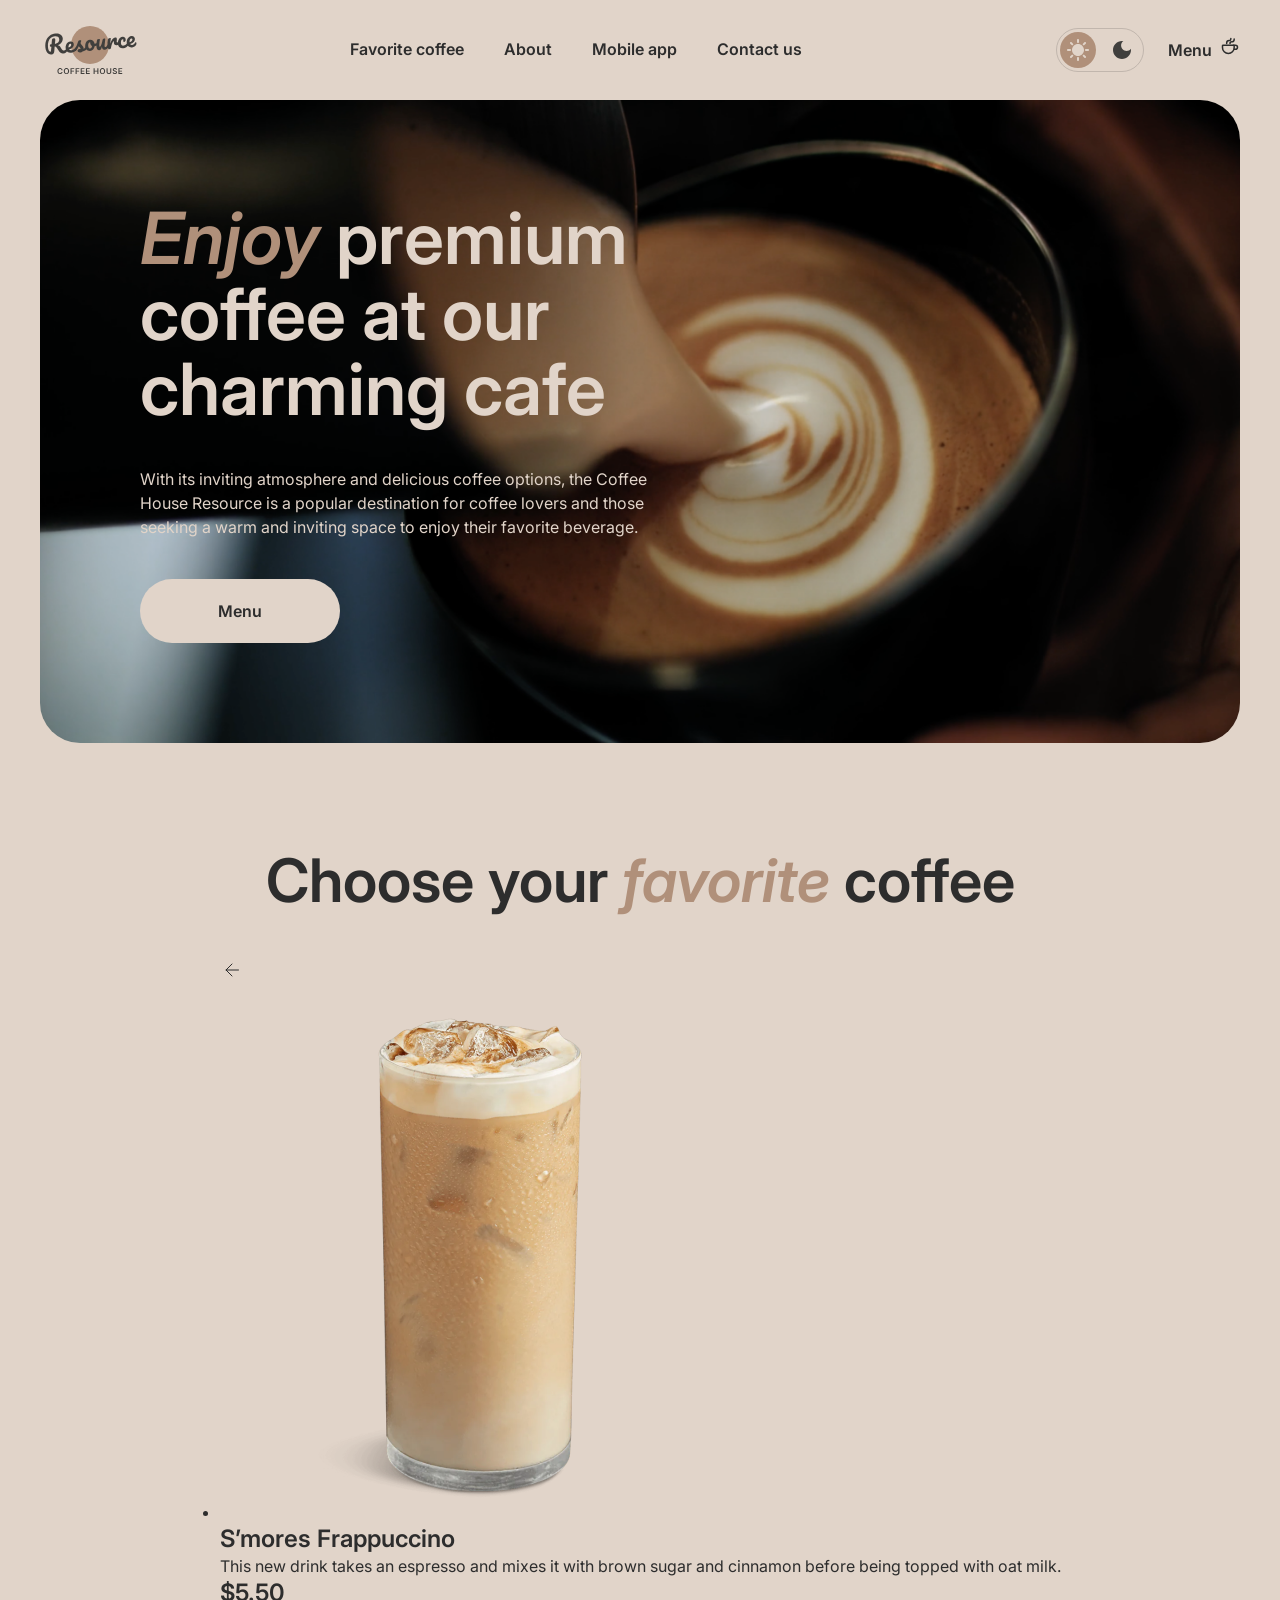
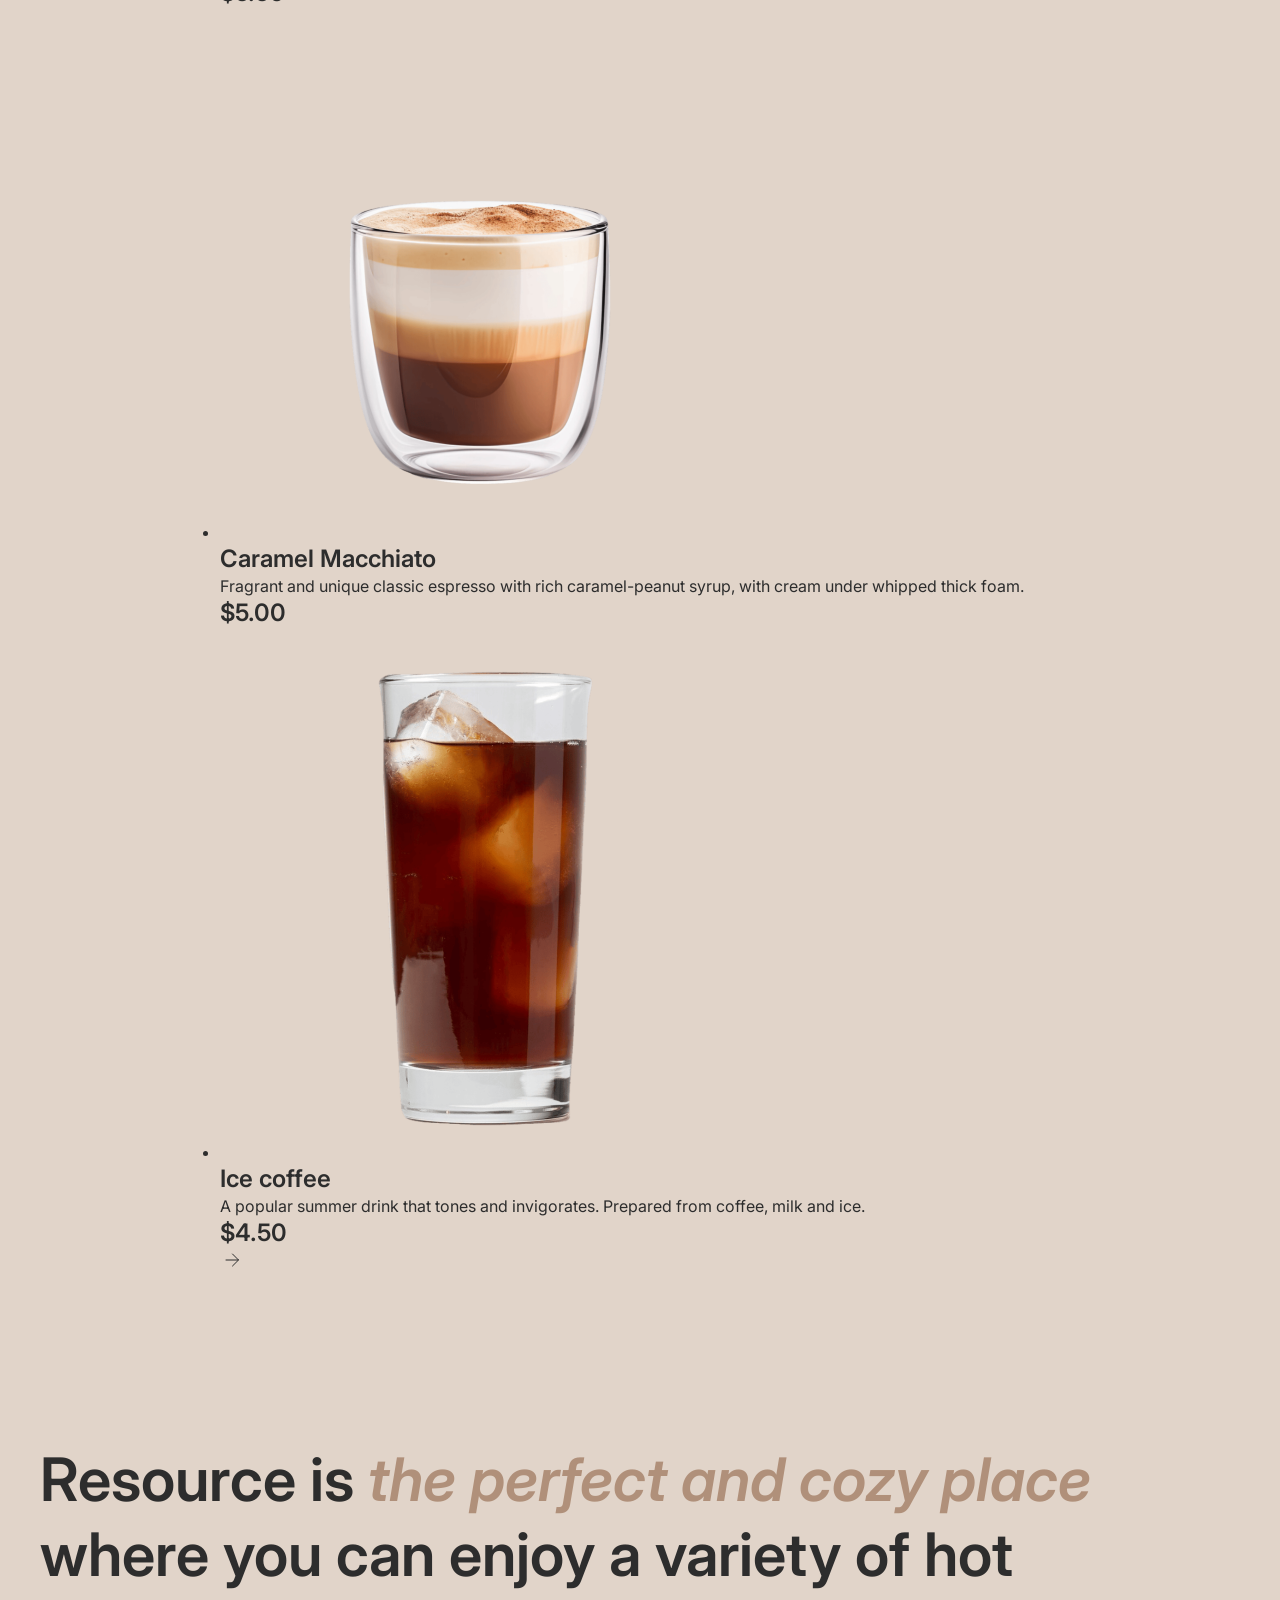
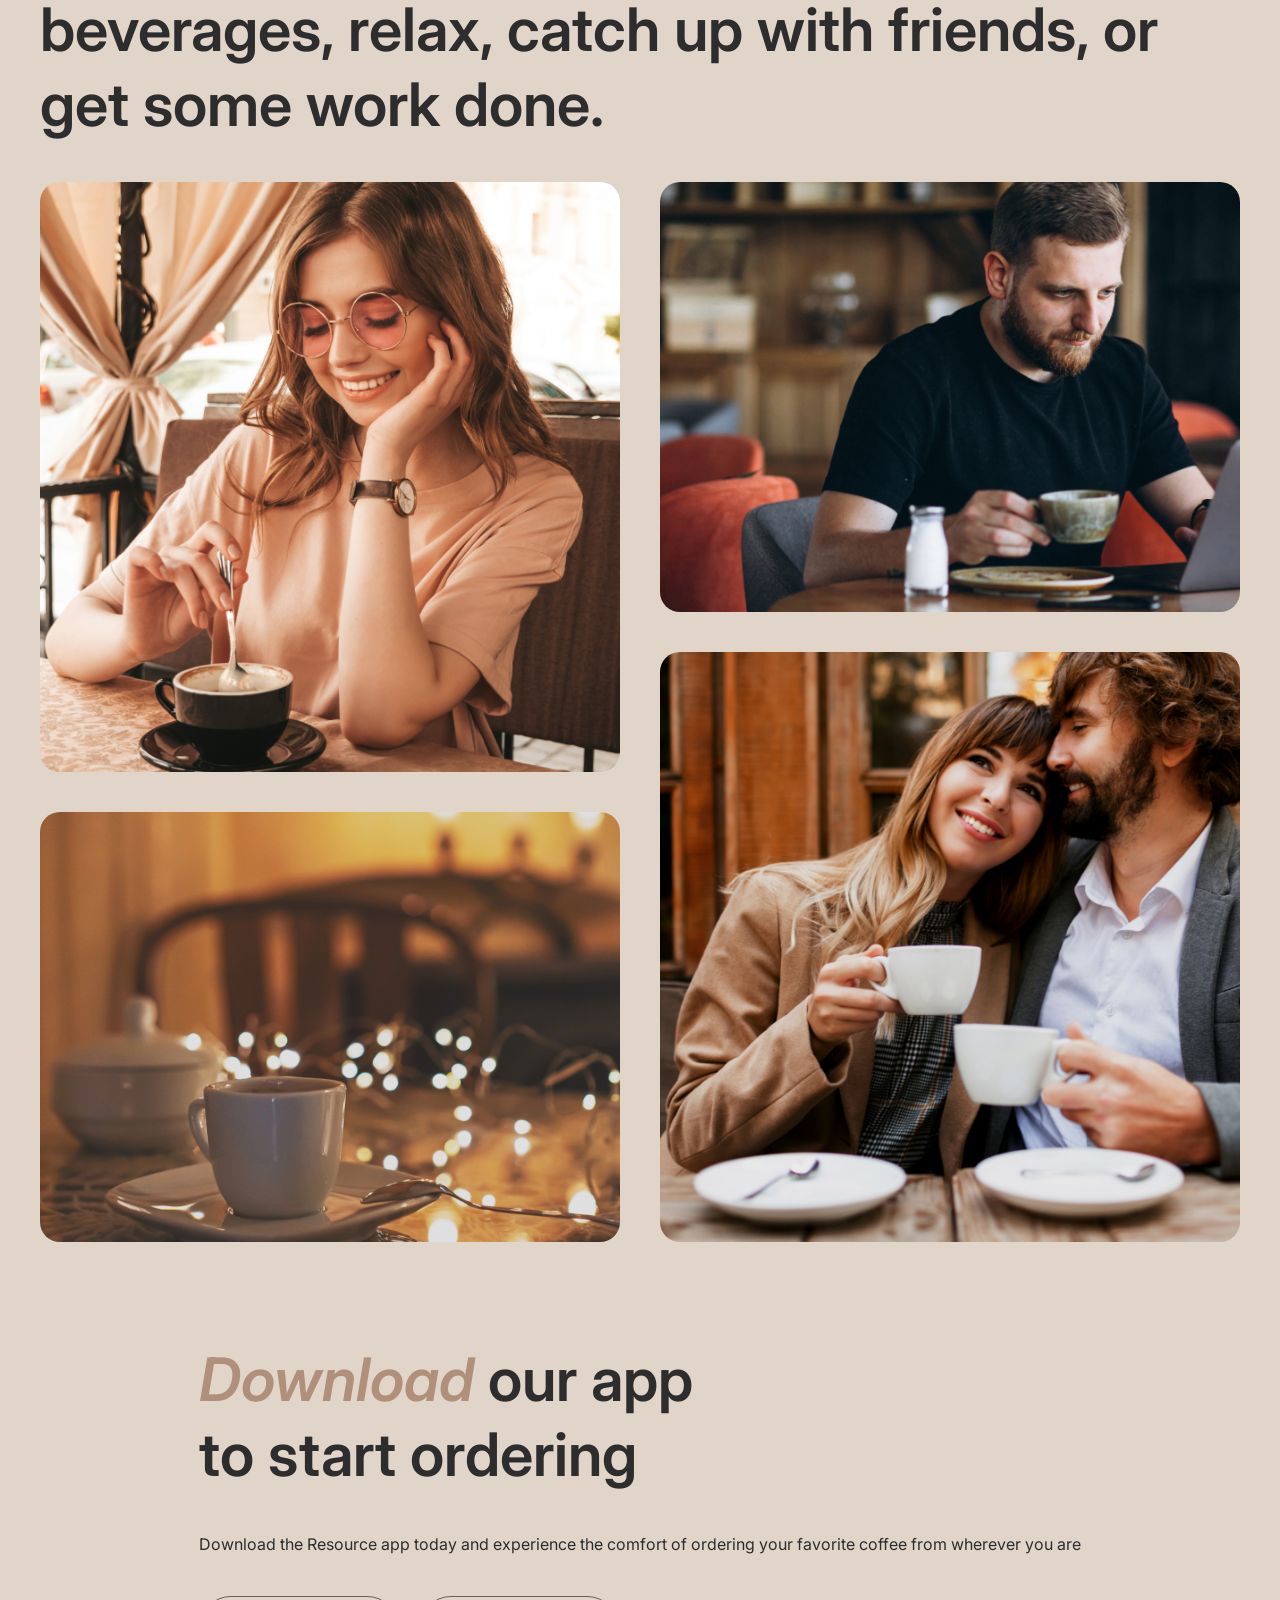
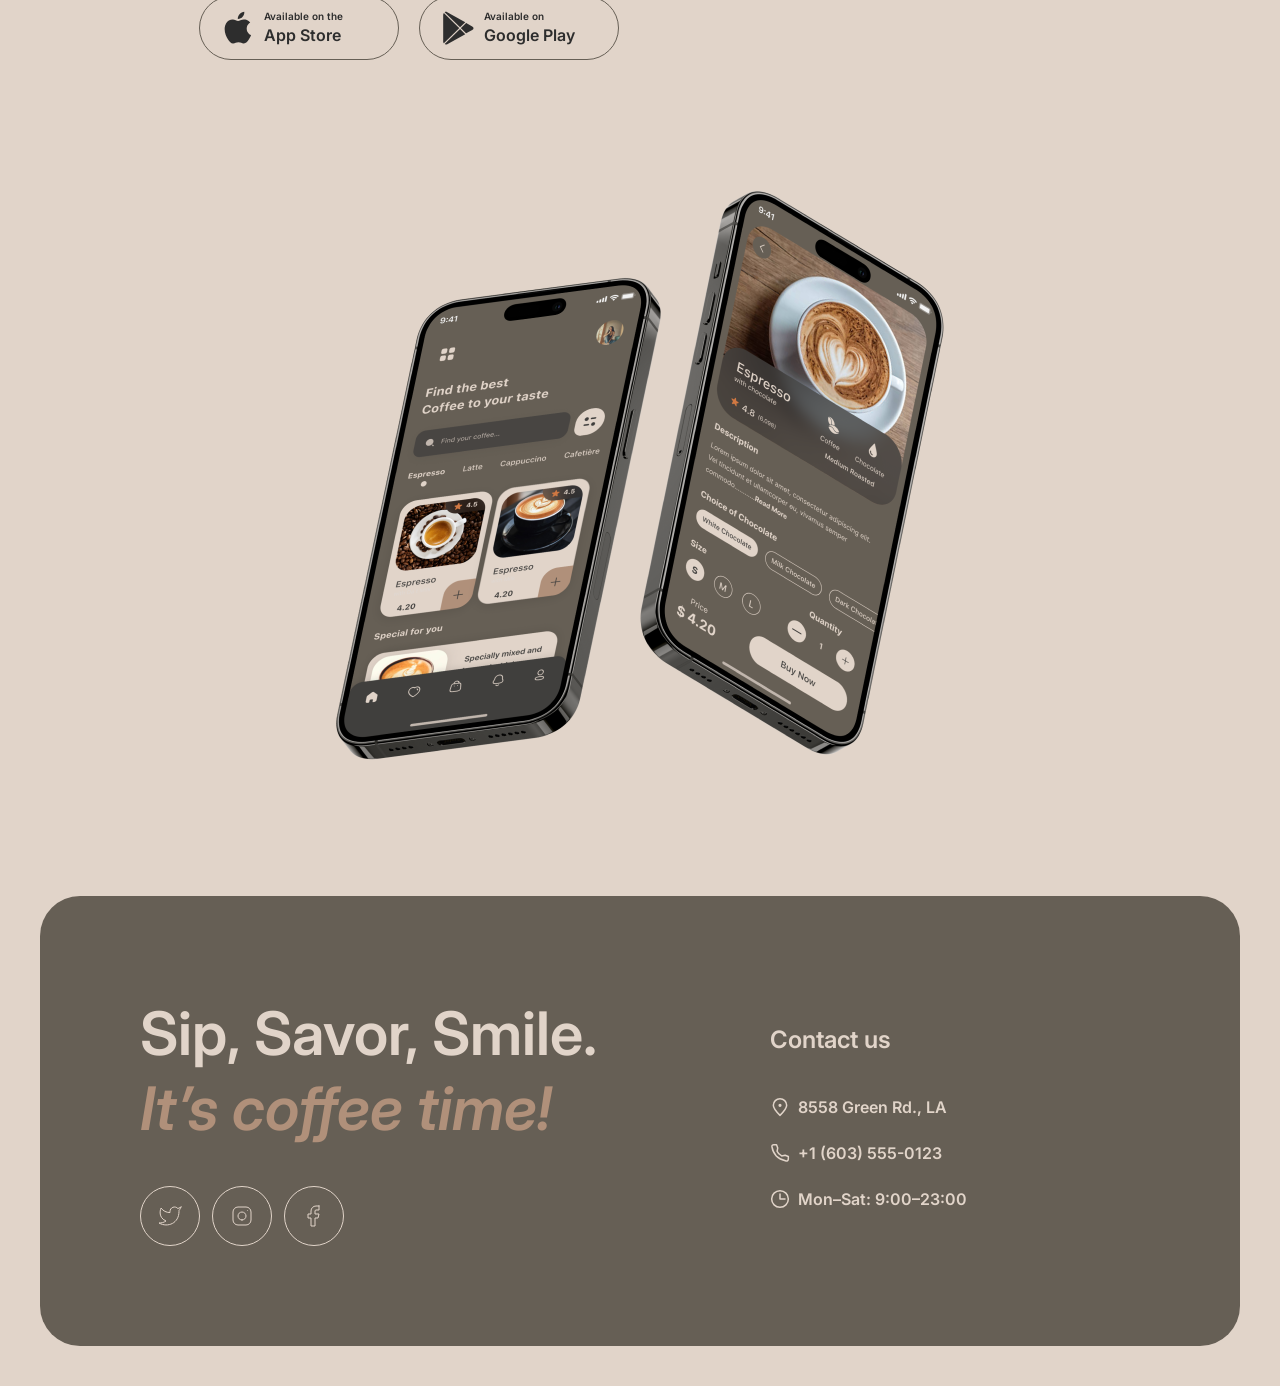
==== index.html @ d9719eb1 "refractor: set theme before css link - improve css theme file, now themes match with their variants " ====
<!DOCTYPE html>
<html lang="en" data-theme="light">

<head>
  <meta charset="UTF-8">
  <meta name="viewport" content="width=device-width, initial-scale=1.0">

  <link rel="preconnect" href="https://fonts.googleapis.com">
  <link rel="preconnect" href="https://fonts.gstatic.com" crossorigin>
  <link href="https://fonts.googleapis.com/css2?family=Inter:opsz,wght@14..32,100..900&display=swap" rel="stylesheet">

  <script src="./js/set-theme.js"></script>

  <link rel="icon" href="./assets/icon/menu/coffee.svg" type="image/x-icon">

  <link rel="stylesheet" href="./styles/main.css">

  <title>Home</title>
</head>

<body class="page-wrapper">

  <div class="page">
    <header class="page-header text_link">
      <div class="header-logo">
        <a href="./index.html" class="header-logo__link">
          <div class="header-logo__logo-container_light">
            <img src="./assets/icon/logo-white.svg" alt="logo">
          </div>
          <div class="header-logo__logo-container_dark">
            <img src="./assets/icon/logo-dark.svg" alt="logo">
          </div>
        </a>
      </div>

      <nav class="header-nav">
        <ul class="header-nav__list">
          <li class="header-nav__item">
            <a href="#favorite">Favorite coffee</a>
            <span class="link__line"></span>
          </li>
          <li class="header-nav__item">
            <a href="#about">About</a>
            <span class="link__line"></span>
          </li>
          <li class="header-nav__item">
            <a href="#app">Mobile app</a>
            <span class="link__line"></span>
          </li>
          <li class="header-nav__item">
            <a href="#contact">Contact us</a>
            <span class="link__line"></span>
          </li>
        </ul>
      </nav>

      <div class="header-actions">
        <div class="theme-switch">
          <button class="theme-switch__button theme-switch__button_light theme-switch__button_active">
            <svg width="36" height="36" viewBox="0 0 36 36" fill="none" xmlns="http://www.w3.org/2000/svg">
              <path
                d="M17 10V8C17 7.45 17.45 7 18 7C18.55 7 19 7.45 19 8V10C19 10.55 18.55 11 18 11C17.45 11 17 10.55 17 10ZM24.36 13.05L25.77 11.63C26.16 11.24 26.16 10.61 25.77 10.22C25.38 9.83 24.75 9.83 24.36 10.22L22.95 11.64C22.56 12.03 22.56 12.66 22.95 13.05C23.34 13.44 23.97 13.44 24.36 13.05ZM28 17H26C25.45 17 25 17.45 25 18C25 18.55 25.45 19 26 19H28C28.55 19 29 18.55 29 18C29 17.45 28.55 17 28 17ZM18 25C17.45 25 17 25.45 17 26V28C17 28.55 17.45 29 18 29C18.55 29 19 28.55 19 28V26C19 25.45 18.55 25 18 25ZM11.64 13.05L10.22 11.64C9.83 11.25 9.83 10.61 10.22 10.23C10.61 9.85 11.25 9.84 11.63 10.23L13.04 11.64C13.43 12.03 13.43 12.67 13.04 13.05C12.65 13.43 12.02 13.44 11.64 13.05ZM22.95 22.95C22.56 23.34 22.56 23.98 22.95 24.36L24.36 25.77C24.75 26.16 25.39 26.16 25.77 25.77C26.16 25.38 26.16 24.74 25.77 24.36L24.36 22.95C23.98 22.56 23.34 22.56 22.95 22.95ZM8 19H10C10.55 19 11 18.55 11 18C11 17.45 10.55 17 10 17H8C7.45 17 7 17.45 7 18C7 18.55 7.45 19 8 19ZM11.64 25.78L13.05 24.37C13.44 23.98 13.44 23.34 13.05 22.96C12.66 22.58 12.02 22.57 11.64 22.96L10.23 24.37C9.84 24.76 9.84 25.4 10.23 25.78C10.61 26.17 11.25 26.17 11.64 25.78ZM18 12C14.69 12 12 14.69 12 18C12 21.31 14.69 24 18 24C21.31 24 24 21.31 24 18C24 14.69 21.31 12 18 12Z"
                fill="#E1D4C9" />
            </svg>
          </button>
          <button class="theme-switch__button theme-switch__button_dark">
            <svg width="36" height="36" viewBox="0 0 36 36" fill="none" xmlns="http://www.w3.org/2000/svg">
              <path
                d="M18 9C13.03 9 9 13.03 9 18C9 22.97 13.03 27 18 27C22.97 27 27 22.97 27 18C27 17.54 26.96 17.08 26.9 16.64C25.92 18.01 24.32 18.9 22.5 18.9C19.52 18.9 17.1 16.48 17.1 13.5C17.1 11.69 17.99 10.08 19.36 9.1C18.92 9.04 18.46 9 18 9Z"
                fill="#403F3D" />
            </svg>
          </button>
        </div>

        <div class="coffee-menu">
          <a href="./pages/menu.html" class="coffee-menu__link">
            <span>Menu</span>
            <svg width="20" height="20" viewBox="0 0 20 20" fill="none" xmlns="http://www.w3.org/2000/svg">
              <path
                d="M14.167 9.76667V11.6667C14.167 14.8883 11.5553 17.5 8.33366 17.5C5.112 17.5 2.50033 14.8883 2.50033 11.6667V9.76667C2.50033 9.4353 2.76896 9.16667 3.10033 9.16667H13.567C13.8984 9.16667 14.167 9.4353 14.167 9.76667Z"
                stroke="#403F3D" stroke-width="1.5" stroke-linecap="round" stroke-linejoin="round" />
              <path
                d="M10.0003 7.50008C10.0003 6.66675 10.5956 5.83341 11.786 5.83341C13.101 5.83341 14.167 4.76743 14.167 3.45246V2.91675"
                stroke="#403F3D" stroke-width="1.5" stroke-linecap="round" stroke-linejoin="round" />
              <path
                d="M6.66634 7.5V7.08333C6.66634 5.70262 7.78563 4.58333 9.16634 4.58333C10.0868 4.58333 10.833 3.83714 10.833 2.91667V2.5"
                stroke="#403F3D" stroke-width="1.5" stroke-linecap="round" stroke-linejoin="round" />
              <path
                d="M13.333 9.16675H15.4163C16.5669 9.16675 17.4997 10.0995 17.4997 11.2501C17.4997 12.4007 16.5669 13.3334 15.4163 13.3334H14.1663"
                stroke="#403F3D" stroke-width="1.5" stroke-linecap="round" stroke-linejoin="round" />
            </svg>
          </a>
          <span class="link__line"></span>
        </div>

        <div class="burger-menu">
          <button class="burger-menu__button">
            <svg width="16" height="2" viewBox="0 0 16 2" fill="none" xmlns="http://www.w3.org/2000/svg">
              <path d="M0.75 0.75H16.75" stroke="#403F3D" stroke-width="1.5" stroke-linecap="round"
                stroke-linejoin="round" />
            </svg>
            <svg width="16" height="2" viewBox="0 0 16 2" fill="none" xmlns="http://www.w3.org/2000/svg">
              <path d="M0.75 0.75H16.75" stroke="#403F3D" stroke-width="1.5" stroke-linecap="round"
                stroke-linejoin="round" />
            </svg>

          </button>

          <nav class="burger-menu__nav text_burger-link">
            <ul class="burger-menu__list">
              <li>
                <a href="#favorite">Favorite coffee</a>
              </li>
              <li>
                <a href="#about">About</a>
              </li>
              <li>
                <a href="#app">Mobile app</a>
              </li>
              <li>
                <a href="#contact">Contact us</a>
              </li>
            </ul>

            <div class="burger-menu__menu-link-container">
              <a href="./pages/menu.html" class="burger-menu__menu-link">
                <span>Menu</span>
                <svg width="40" height="40" viewBox="0 0 40 40" fill="none" xmlns="http://www.w3.org/2000/svg">
                  <path
                    d="M28.3333 18.9333V25C28.3333 30.5228 23.8561 35 18.3332 35H14.9999C9.47707 35 4.99992 30.5228 4.99992 25V18.9333C4.99992 18.602 5.26855 18.3333 5.59992 18.3333H27.7333C28.0646 18.3333 28.3333 18.602 28.3333 18.9333Z"
                    stroke="#403F3D" stroke-width="2" stroke-linecap="round" stroke-linejoin="round" />
                  <path
                    d="M19.9999 15C19.9999 13.3334 21.1904 11.6667 23.5713 11.6667C24.0919 11.6667 24.7136 11.6667 25.3333 11.6667C26.9901 11.6667 28.3333 10.3236 28.3333 8.66671V5.83337"
                    stroke="#403F3D" stroke-width="2" stroke-linecap="round" stroke-linejoin="round" />
                  <path
                    d="M13.3334 15V12.1667C13.3334 10.5098 14.6766 9.16667 16.3334 9.16667H19.6667C20.7713 9.16667 21.6667 8.27124 21.6667 7.16667V5"
                    stroke="#403F3D" stroke-width="2" stroke-linecap="round" stroke-linejoin="round" />
                  <path
                    d="M26.6667 18.3334H30.8334C33.1346 18.3334 35.0001 20.1989 35.0001 22.5C35.0001 24.8012 33.1346 26.6667 30.8334 26.6667H28.3334"
                    stroke="#403F3D" stroke-width="2" stroke-linecap="round" stroke-linejoin="round" />
                </svg>
              </a>
              <span class="link__line"></span>
            </div>
          </nav>
        </div>
      </div>
    </header>

    <main class="page-main">
      <section class="hero-wrapper">
        <div class="hero-offer">
          <h1><em class="text_accent">Enjoy</em> premium coffee at our charming cafe</h1>
          <p>
            With its inviting atmosphere and delicious coffee options, the Coffee House Resource is a popular
            destination for coffee lovers and those seeking a warm and inviting space to enjoy their favorite beverage.
          </p>
          <a href="./pages/menu.html" class="hero-offer__button text_link">
            <span>Menu</span>
            <svg width="20" height="20" viewBox="0 0 20 20" fill="none" xmlns="http://www.w3.org/2000/svg">
              <path
                d="M14.167 9.76667V11.6667C14.167 14.8883 11.5553 17.5 8.33366 17.5C5.112 17.5 2.50033 14.8883 2.50033 11.6667V9.76667C2.50033 9.4353 2.76896 9.16667 3.10033 9.16667H13.567C13.8984 9.16667 14.167 9.4353 14.167 9.76667Z"
                stroke="#403F3D" stroke-width="1.5" stroke-linecap="round" stroke-linejoin="round" />
              <path
                d="M10.0003 7.50008C10.0003 6.66675 10.5956 5.83341 11.786 5.83341C13.101 5.83341 14.167 4.76743 14.167 3.45246V2.91675"
                stroke="#403F3D" stroke-width="1.5" stroke-linecap="round" stroke-linejoin="round" />
              <path
                d="M6.66634 7.5V7.08333C6.66634 5.70262 7.78563 4.58333 9.16634 4.58333C10.0868 4.58333 10.833 3.83714 10.833 2.91667V2.5"
                stroke="#403F3D" stroke-width="1.5" stroke-linecap="round" stroke-linejoin="round" />
              <path
                d="M13.333 9.16675H15.4163C16.5669 9.16675 17.4997 10.0995 17.4997 11.2501C17.4997 12.4007 16.5669 13.3334 15.4163 13.3334H14.1663"
                stroke="#403F3D" stroke-width="1.5" stroke-linecap="round" stroke-linejoin="round" />
            </svg>
          </a>
        </div>

        <video autoplay muted loop playsinline class="hero-offer__background">
          <source src="./assets/vid/2909914-uhd_3840_2024_24fps.mp4" type="video/mp4">
        </video>
      </section>

      <section class="section-wrapper" id="favorite">
        <header class="section-header">
          <h2>Choose your <em class="text_accent">favorite</em> coffee</h2>
        </header>

        <div class="section-content">
          <div class="slider-wrapper">
            <div class="slider-wrapper__button-container">
              <button class="slider-wrapper__button slider-wrapper__button_left">
                <svg width="24" height="24" viewBox="0 0 24 24" fill="none" xmlns="http://www.w3.org/2000/svg">
                  <path d="M18.5 12H6M12 18L6 12L12 6" stroke="#403F3D" stroke-linecap="round"
                    stroke-linejoin="round" />
                </svg>
              </button>
            </div>

            <div class="slider">
              <ul class="slider__slide-list">
                <li class="slider__slide">
                  <img src="./assets/img/slide-1-image.png" alt="S’mores Frappuccino image">
                  <div class="slider__slide-description">
                    <h3>S’mores Frappuccino</h3>
                    <p>This new drink takes an espresso and mixes it with brown sugar and cinnamon before being topped
                      with oat milk.</p>
                    <h3>$5.50</h3>
                  </div>
                </li>

                <li class="slider__slide">
                  <img src="./assets/img/slide-2-image.png" alt="Caramel Macchiato image">
                  <div class="slider__slide-description">
                    <h3>Caramel Macchiato</h3>
                    <p>Fragrant and unique classic espresso with rich caramel-peanut syrup, with cream under whipped
                      thick foam.</p>
                    <h3>$5.00</h3>
                  </div>
                </li>

                <li class="slider__slide">
                  <img src="./assets/img/slide-3-image.png" alt="Ice coffee image">
                  <div class="slider__slide-description">
                    <h3>Ice coffee</h3>
                    <p>A popular summer drink that tones and invigorates. Prepared from coffee, milk and ice.</p>
                    <h3>$4.50</h3>
                  </div>
                </li>
              </ul>
            </div>

            <div class="slider-wrapper__button-container ">
              <button class="slider-wrapper__button slider-wrapper__button_right">
                <svg width="24" height="24" viewBox="0 0 24 24" fill="none" xmlns="http://www.w3.org/2000/svg">
                  <path d="M6 12H18.5M12.5 18L18.5 12L12.5 6" stroke="#403F3D" stroke-linecap="round"
                    stroke-linejoin="round" />
                </svg>
              </button>
            </div>
          </div>
        </div>

        <footer class="section-footer">
          <div class="slider-controls">
            <button class="slider-controls__control slider-controls__control_active"></button>
            <button class="slider-controls__control"></button>
            <button class="slider-controls__control"></button>
          </div>
        </footer>
      </section>

      <section class="section-wrapper" id="about">
        <header class="section-header">
          <h2>Resource is <em class="text_accent">the perfect and cozy place</em> where you can enjoy a variety of hot
            beverages, relax, catch up with friends, or get some work done.</h2>
        </header>
        <div class="section-content">
          <div class="gallery">
            <ul class="gallery__column">
              <li class="gallery__item gallery__item_large">
                <img src="./assets/img/about-1.png" alt="gallery image">
              </li>
              <li class="gallery__item gallery__item_small">
                <img src="./assets/img/about-2.png" alt="gallery image">
              </li>
            </ul>

            <ul class="gallery__column">
              <li class="gallery__item gallery__item_small">
                <img src="./assets/img/about-3.png" alt="gallery image">
              </li>
              <li class="gallery__item gallery__item_large">
                <img src="./assets/img/about-4.png" alt="gallery image">
              </li>
            </ul>
          </div>
        </div>
      </section>

      <section class="app-section" id="app">
        <div class="app-offer">
          <h2><em class="text_accent">Download</em> our app <br> to start ordering</h2>
          <p>Download the Resource app today and experience the comfort of ordering your favorite coffee from wherever
            you are</p>
          <ul class="app-offer__buttons text_link">
            <li>
              <a href="https://www.apple.com/app-store/" class="app-offer__button">
                <svg width="36" height="36" viewBox="0 0 36 36" fill="none" xmlns="http://www.w3.org/2000/svg">
                  <path
                    d="M26.7073 18.6307C26.6704 14.6324 30.065 12.6872 30.2203 12.5966C28.2977 9.86366 25.3178 9.49026 24.2707 9.46048C21.7679 9.20369 19.3403 10.9206 18.0654 10.9206C16.765 10.9206 14.8017 9.48529 12.6858 9.52747C9.96293 9.56841 7.41566 11.1055 6.0186 13.4923C3.13542 18.359 5.28572 25.5108 8.04802 29.4446C9.42981 31.3712 11.0444 33.5223 13.1578 33.4466C15.2254 33.3635 15.9978 32.1614 18.4929 32.1614C20.9651 32.1614 21.6903 33.4466 23.8457 33.3983C26.0647 33.3635 27.4618 31.463 28.7952 29.519C30.392 27.3108 31.0333 25.1362 31.0588 25.0245C31.0066 25.0071 26.7493 23.4229 26.7073 18.6307Z"
                    fill="#403F3D" />
                  <path
                    d="M22.6357 6.87268C23.7477 5.51675 24.5086 3.67205 24.2974 1.80005C22.6879 1.86952 20.675 2.88554 19.5159 4.21169C18.4903 5.38029 17.5742 7.29571 17.8109 9.097C19.6189 9.2285 21.4753 8.20752 22.6357 6.87268Z"
                    fill="#403F3D" />
                </svg>
                <div class="app-offer__button-text">
                  <span class="text_caption">Available on the</span>
                  <span>App Store</span>
                </div>
              </a>
            </li>
            <li>
              <a href="https://play.google.com/store" class="app-offer__button">
                <svg width="36" height="36" viewBox="0 0 36 36" fill="none" xmlns="http://www.w3.org/2000/svg">
                  <path
                    d="M3.7558 3.20297C3.39335 3.57289 3.18359 4.14884 3.18359 4.89471V31.4994C3.18359 32.2453 3.39335 32.8212 3.7558 33.1911L3.84525 33.2723L19.1359 18.37V18.0181L3.84525 3.11575L3.7558 3.20297Z"
                    fill="#403F3D" />
                  <path
                    d="M26.0776 23.34L20.9863 18.37V18.0181L26.0837 13.0482L26.1979 13.1128L32.2345 16.4617C33.9573 17.4121 33.9573 18.976 32.2345 19.9324L26.1979 23.2753L26.0776 23.34V23.34Z"
                    fill="#403F3D" />
                  <path
                    d="M25.2733 24.2007L20.0617 19.1195L4.68164 34.1166C5.25384 34.7031 6.18695 34.7737 7.24807 34.1873L25.2733 24.2007"
                    fill="#403F3D" />
                  <path
                    d="M25.2733 12.1876L7.24807 2.20103C6.18695 1.62058 5.25384 1.69125 4.68164 2.27772L20.0617 17.2688L25.2733 12.1876Z"
                    fill="#403F3D" />
                </svg>
                <div class="app-offer__button-text">
                  <span class="text_caption">Available on</span>
                  <span>Google Play</span>
                </div>
              </a>
            </li>
          </ul>
        </div>
        <div class="app-image">
          <img src="./assets/img/app-screens.png" alt="app on mobile screen">
        </div>
      </section>
    </main>

    <footer class="page-footer">
      <div class="footer-offer">
        <h2>Sip, Savor, Smile. <br> <em class="text_accent">It’s coffee time!</em></h2>
        <ul class="socials">
          <li>
            <a href="https://x.com/" class="socials__link">
              <svg width="24" height="24" viewBox="0 0 24 24" fill="none" xmlns="http://www.w3.org/2000/svg">
                <path
                  d="M23 3.01006C23 3.01006 20.9821 4.20217 19.86 4.54006C19.2577 3.84757 18.4573 3.35675 17.567 3.13398C16.6767 2.91122 15.7395 2.96725 14.8821 3.29451C14.0247 3.62177 13.2884 4.20446 12.773 4.96377C12.2575 5.72309 11.9877 6.62239 12 7.54006V8.54006C10.2426 8.58562 8.50127 8.19587 6.93101 7.4055C5.36074 6.61513 4.01032 5.44869 3 4.01006C3 4.01006 -1 13.0101 8 17.0101C5.94053 18.408 3.48716 19.109 1 19.0101C10 24.0101 21 19.0101 21 7.51006C20.9991 7.23151 20.9723 6.95365 20.92 6.68006C21.9406 5.67355 23 3.01006 23 3.01006Z"
                  stroke="#E1D4C9" stroke-linecap="round" stroke-linejoin="round" />
              </svg>
            </a>
          </li>
          <li>
            <a href="https://www.instagram.com/" class="socials__link">
              <svg width="24" height="24" viewBox="0 0 24 24" fill="none" xmlns="http://www.w3.org/2000/svg">
                <path
                  d="M12 16C14.2091 16 16 14.2091 16 12C16 9.79086 14.2091 8 12 8C9.79086 8 8 9.79086 8 12C8 14.2091 9.79086 16 12 16Z"
                  stroke="#E1D4C9" stroke-linecap="round" stroke-linejoin="round" />
                <path
                  d="M3 16V8C3 5.23858 5.23858 3 8 3H16C18.7614 3 21 5.23858 21 8V16C21 18.7614 18.7614 21 16 21H8C5.23858 21 3 18.7614 3 16Z"
                  stroke="#E1D4C9" />
                <path d="M17.5 6.51L17.51 6.49889" stroke="#E1D4C9" stroke-linecap="round" stroke-linejoin="round" />
              </svg>
            </a>
          </li>
          <li>
            <a href="https://www.facebook.com/" class="socials__link">
              <svg width="24" height="24" viewBox="0 0 24 24" fill="none" xmlns="http://www.w3.org/2000/svg">
                <path
                  d="M17 2H14C12.6739 2 11.4021 2.52678 10.4645 3.46447C9.52678 4.40215 9 5.67392 9 7V10H6V14H9V22H13V14H16L17 10H13V7C13 6.73478 13.1054 6.48043 13.2929 6.29289C13.4804 6.10536 13.7348 6 14 6H17V2Z"
                  stroke="#E1D4C9" stroke-linecap="round" stroke-linejoin="round" />
              </svg>
            </a>
          </li>
        </ul>
      </div>

      <section class="footer-contacts" id="contact">
        <h3>Contact us</h3>
        <address>
          <ul class="footer-contacts__list text_link">
            <li class="footer-contacts__item">
              <a href="https://maps.app.goo.gl/j6XxkLNZfxrReaVU9" class="footer-contacts__link">
                <img src="./assets/icon/pin-alt.svg" alt="">
                <span>8558 Green Rd., LA</span>
              </a>
              <span class="link__line"></span>
            </li>
            <li class="footer-contacts__item">
              <a href="tel:16035550123" class="footer-contacts__link">
                <img src="./assets/icon/phone.svg" alt="">
                <span>+1 (603) 555-0123</span>
              </a>
              <span class="link__line"></span>
            </li>
            <li class=".footer-contacts__item_info">
              <span class="footer-contacts__info">
                <img src="./assets/icon/clock.svg" alt="">
                <span>Mon–Sat: 9:00–23:00</span>
              </span>
              <span class="link__line"></span>
            </li>
          </ul>
        </address>
      </section>
    </footer>
  </div>

  <script type="module" src="./js/themes.js"></script>
  <script type="module" src="./js/burger-menu.js"></script>
</body>

</html>
---- styles/main.css ----
@import url(./global-styles.css);
@import url(./fonts.css);
@import url(./header.css);
@import url(./section-hero.css);
@import url(./section-favorite.css);
@import url(./section-about.css);
@import url(./section-app.css);
@import url(./footer.css);
@import url(./card-modal.css);
@import URL(./theme.css);
@import url(./media-queries.css);
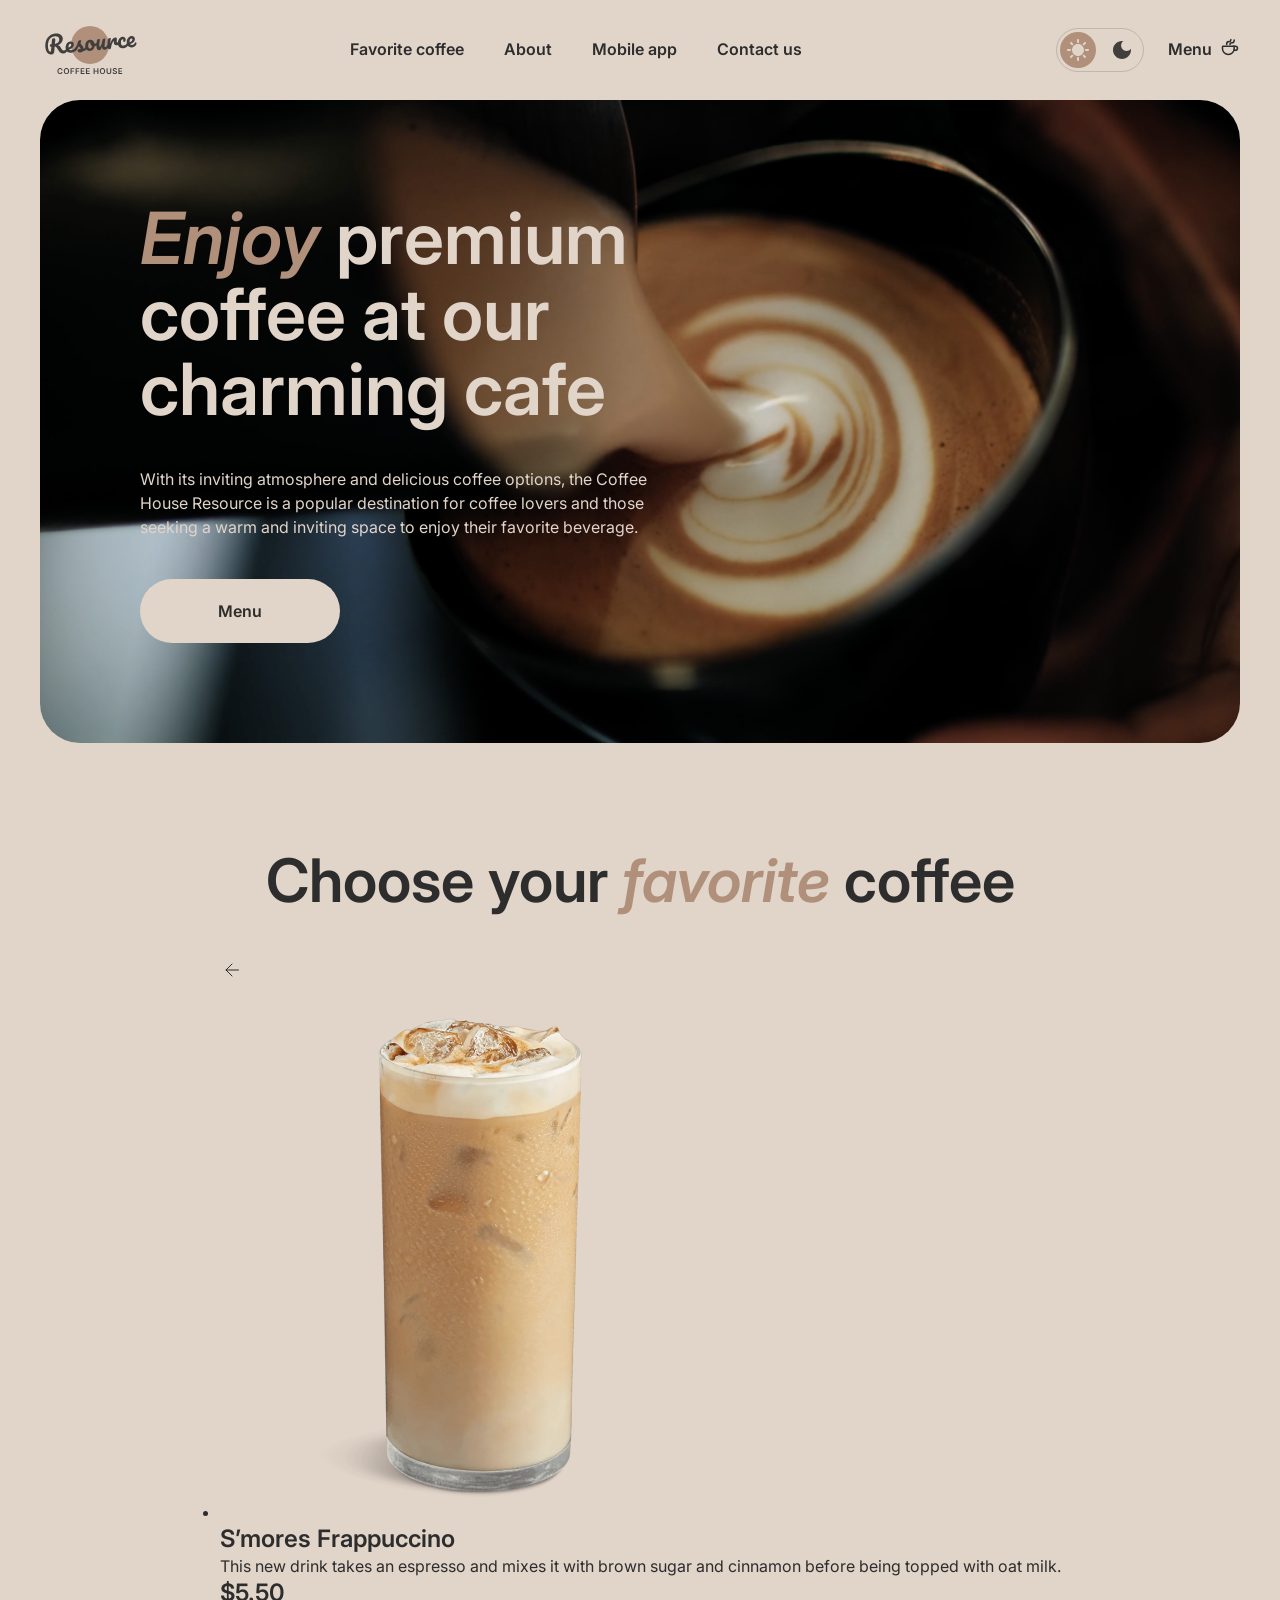
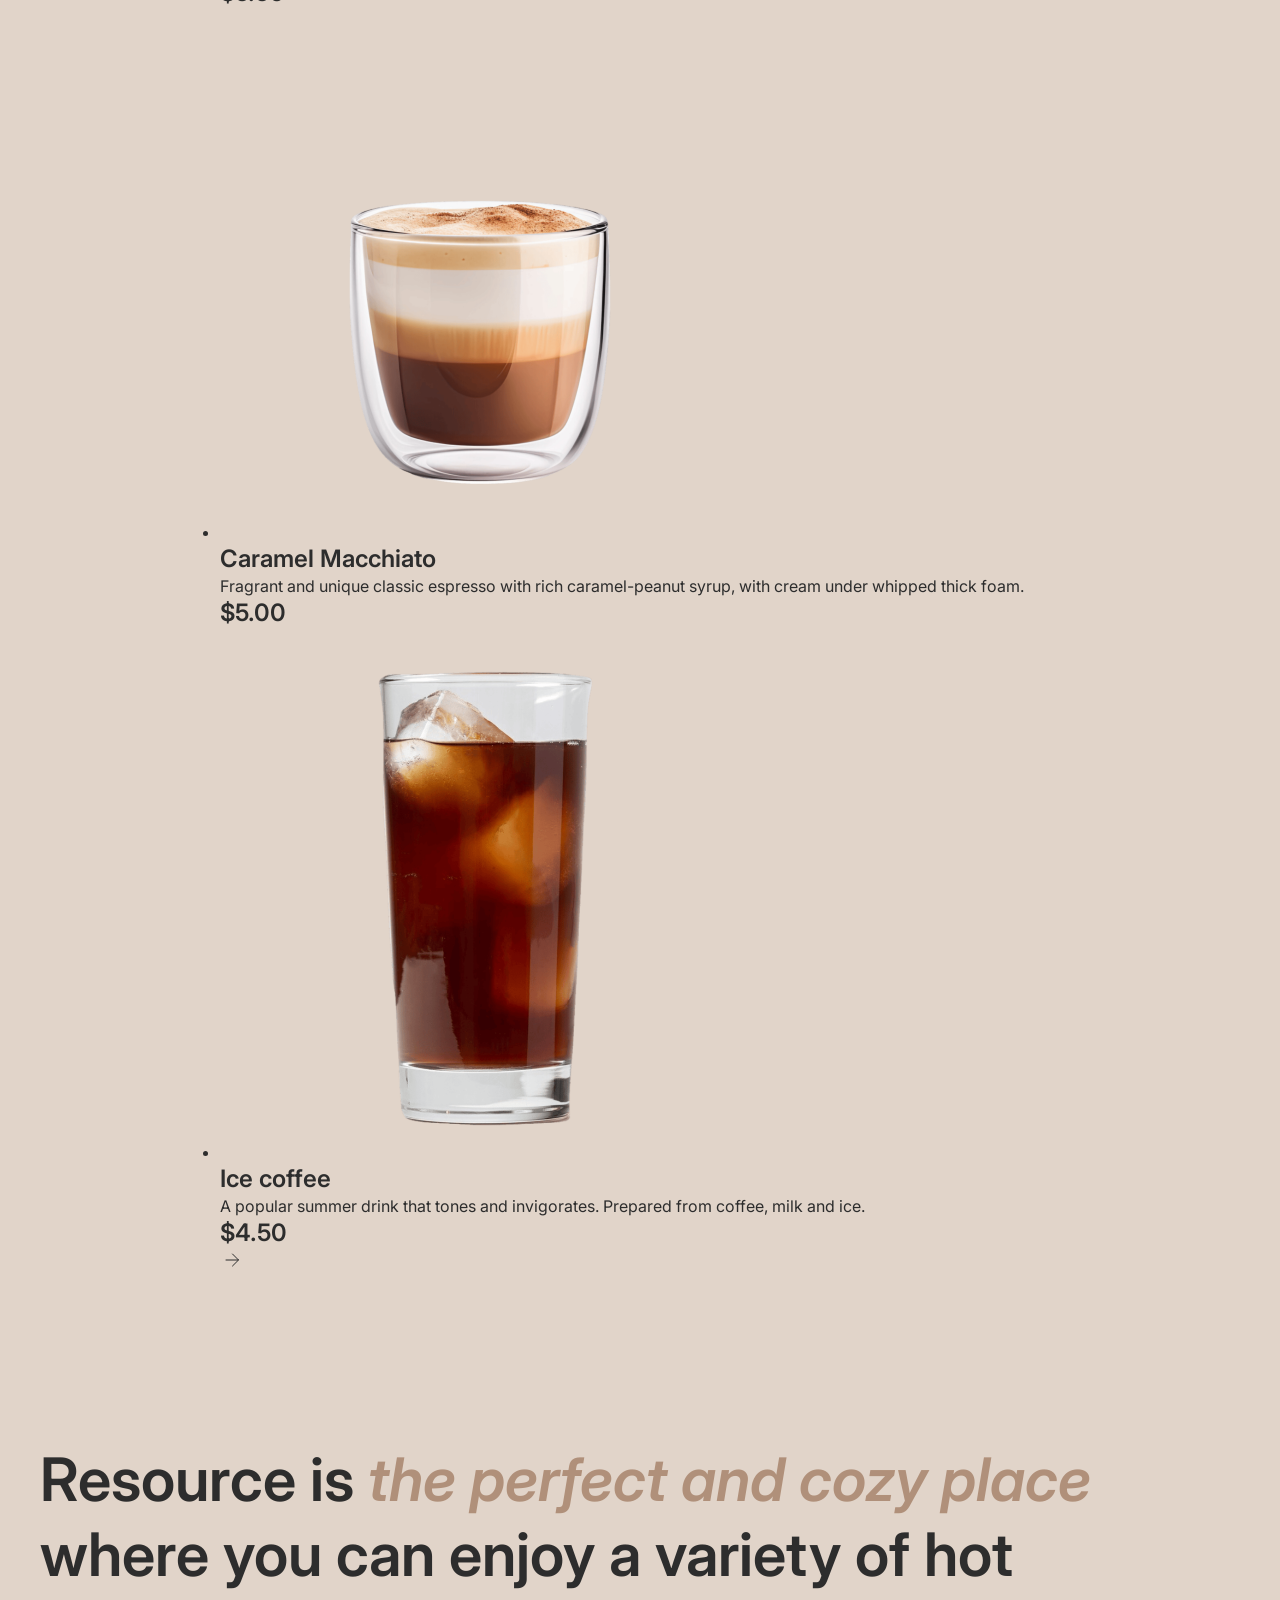
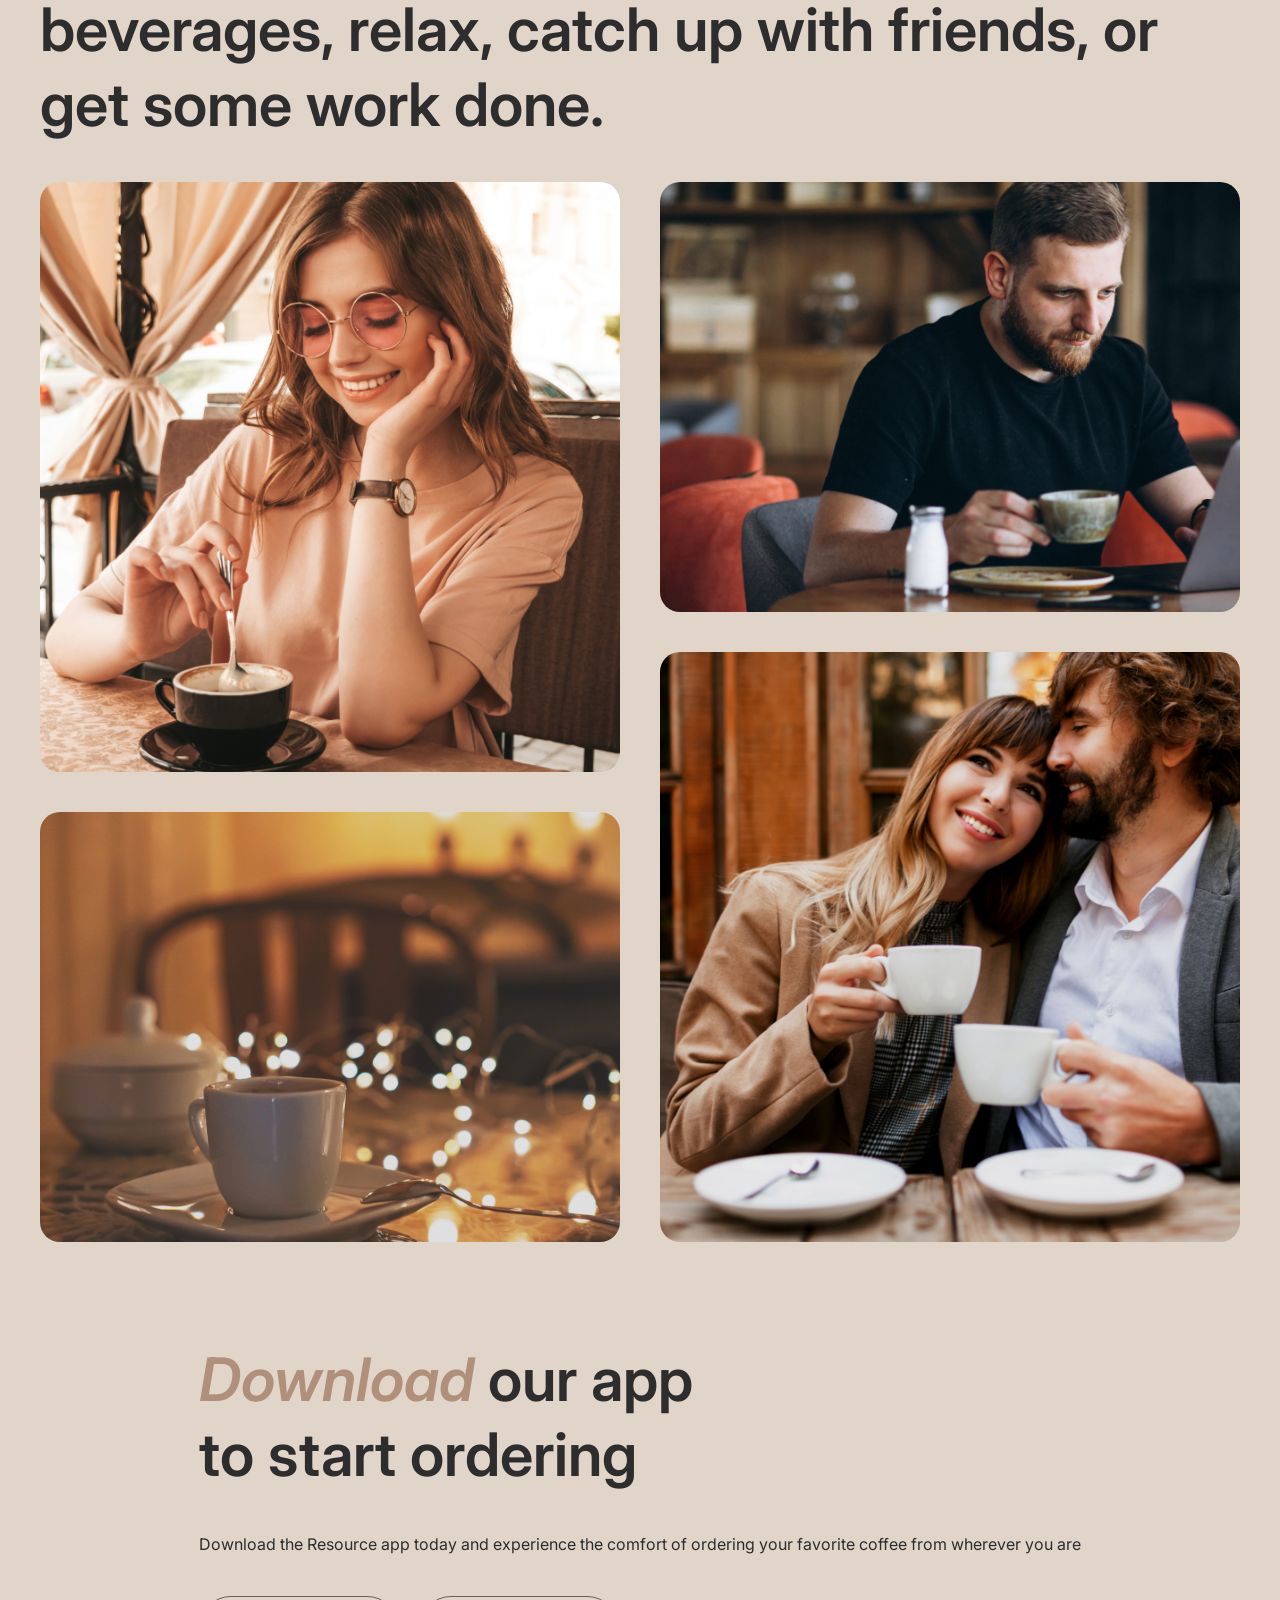
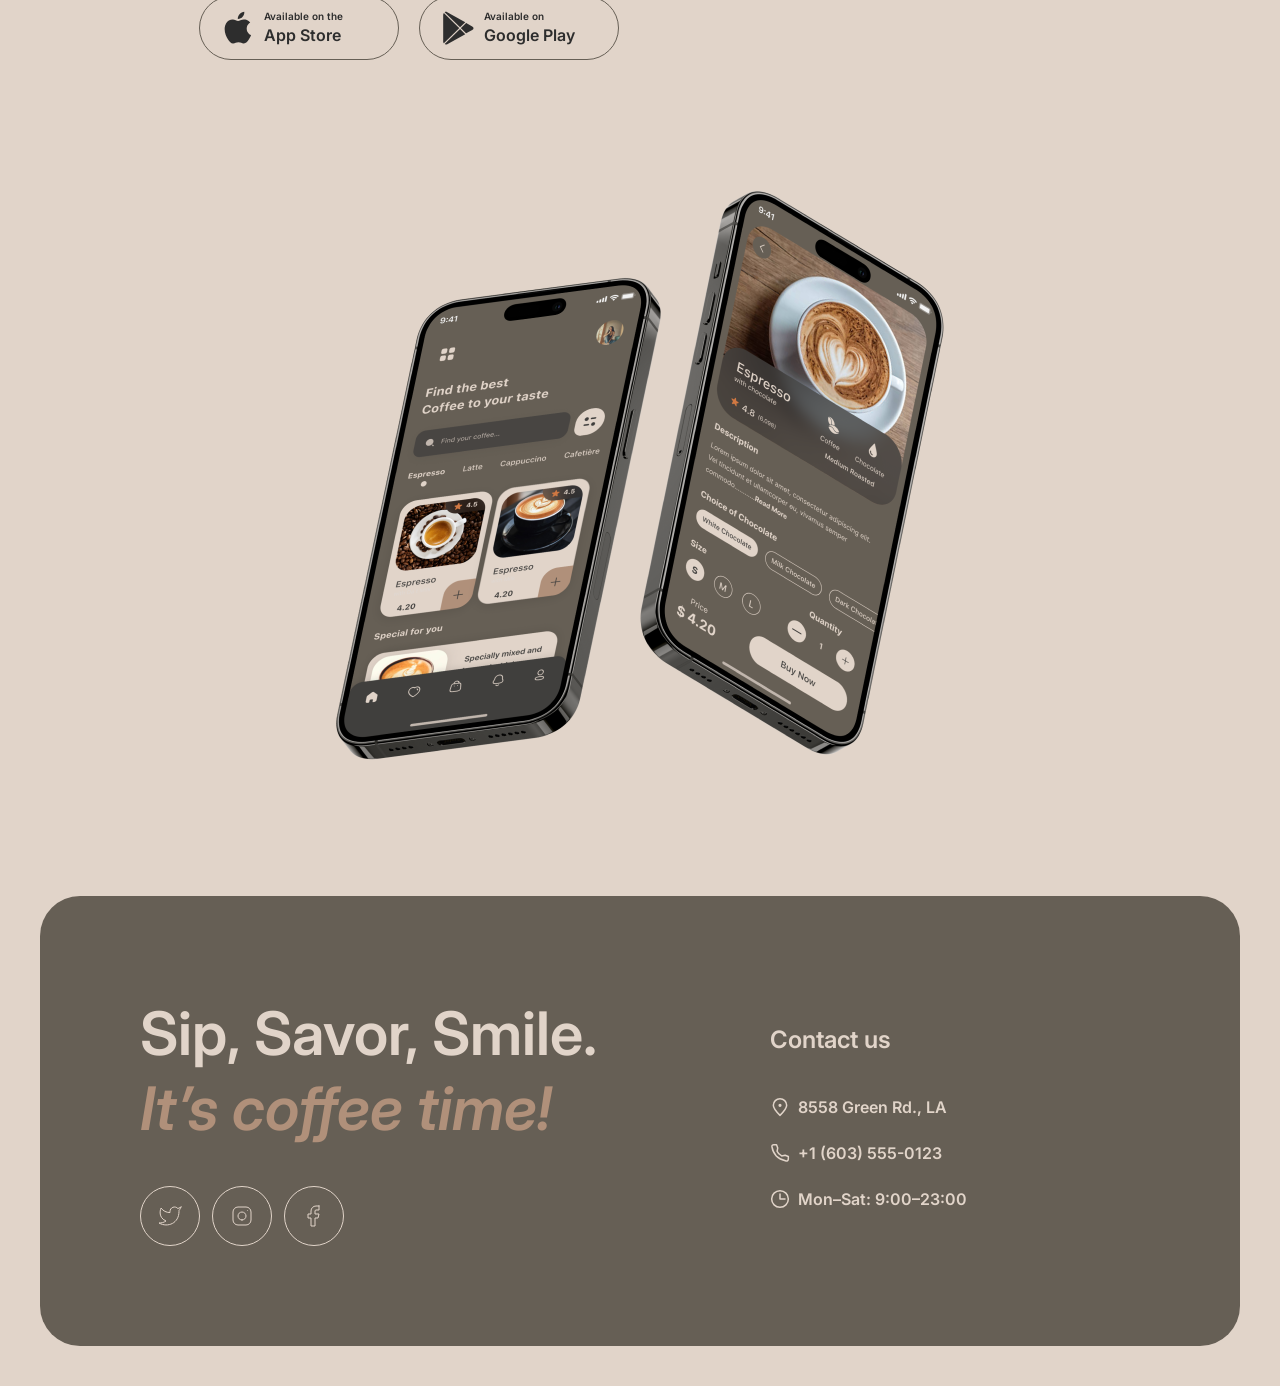
==== commit dbe3aa2f: "fix: visual details" ====
--- a/index.html
+++ b/index.html
@@ -15,7 +15,7 @@
 
   <link rel="stylesheet" href="./styles/main.css">
 
-  <title>Home</title>
+  <title>Coffee House</title>
 </head>
 
 <body class="page-wrapper">
@@ -185,9 +185,9 @@
         </header>
 
         <div class="section-content">
-          <div class="slider-wrapper">
-            <div class="slider-wrapper__button-container">
-              <button class="slider-wrapper__button slider-wrapper__button_left">
+          <div class="carousel-wrapper">
+            <div class="carousel-wrapper__button-container">
+              <button class="carousel-wrapper__button carousel-wrapper__button_prev">
                 <svg width="24" height="24" viewBox="0 0 24 24" fill="none" xmlns="http://www.w3.org/2000/svg">
                   <path d="M18.5 12H6M12 18L6 12L12 6" stroke="#403F3D" stroke-linecap="round"
                     stroke-linejoin="round" />
@@ -195,11 +195,11 @@
               </button>
             </div>
 
-            <div class="slider">
-              <ul class="slider__slide-list">
-                <li class="slider__slide">
+            <div class="carousel">
+              <ul class="carousel__slide-list">
+                <li class="carousel__slide">
                   <img src="./assets/img/slide-1-image.png" alt="S’mores Frappuccino image">
-                  <div class="slider__slide-description">
+                  <div class="carousel__slide-description">
                     <h3>S’mores Frappuccino</h3>
                     <p>This new drink takes an espresso and mixes it with brown sugar and cinnamon before being topped
                       with oat milk.</p>
@@ -207,9 +207,9 @@
                   </div>
                 </li>
 
-                <li class="slider__slide">
+                <li class="carousel__slide">
                   <img src="./assets/img/slide-2-image.png" alt="Caramel Macchiato image">
-                  <div class="slider__slide-description">
+                  <div class="carousel__slide-description">
                     <h3>Caramel Macchiato</h3>
                     <p>Fragrant and unique classic espresso with rich caramel-peanut syrup, with cream under whipped
                       thick foam.</p>
@@ -217,9 +217,9 @@
                   </div>
                 </li>
 
-                <li class="slider__slide">
+                <li class="carousel__slide">
                   <img src="./assets/img/slide-3-image.png" alt="Ice coffee image">
-                  <div class="slider__slide-description">
+                  <div class="carousel__slide-description">
                     <h3>Ice coffee</h3>
                     <p>A popular summer drink that tones and invigorates. Prepared from coffee, milk and ice.</p>
                     <h3>$4.50</h3>
@@ -228,8 +228,8 @@
               </ul>
             </div>
 
-            <div class="slider-wrapper__button-container ">
-              <button class="slider-wrapper__button slider-wrapper__button_right">
+            <div class="carousel-wrapper__button-container ">
+              <button class="carousel-wrapper__button carousel-wrapper__button_next">
                 <svg width="24" height="24" viewBox="0 0 24 24" fill="none" xmlns="http://www.w3.org/2000/svg">
                   <path d="M6 12H18.5M12.5 18L18.5 12L12.5 6" stroke="#403F3D" stroke-linecap="round"
                     stroke-linejoin="round" />
@@ -240,10 +240,10 @@
         </div>
 
         <footer class="section-footer">
-          <div class="slider-controls">
-            <button class="slider-controls__control slider-controls__control_active"></button>
-            <button class="slider-controls__control"></button>
-            <button class="slider-controls__control"></button>
+          <div class="carousel-controls">
+            <button class="carousel-controls__control carousel-controls__control_active"></button>
+            <button class="carousel-controls__control"></button>
+            <button class="carousel-controls__control"></button>
           </div>
         </footer>
       </section>
@@ -384,7 +384,7 @@
               </a>
               <span class="link__line"></span>
             </li>
-            <li class=".footer-contacts__item_info">
+            <li class="footer-contacts__item_info">
               <span class="footer-contacts__info">
                 <img src="./assets/icon/clock.svg" alt="">
                 <span>Mon–Sat: 9:00–23:00</span>
@@ -399,6 +399,7 @@
 
   <script type="module" src="./js/themes.js"></script>
   <script type="module" src="./js/burger-menu.js"></script>
+  <script type="module" src="./js/carousel.js"></script>
 </body>
 
 </html>
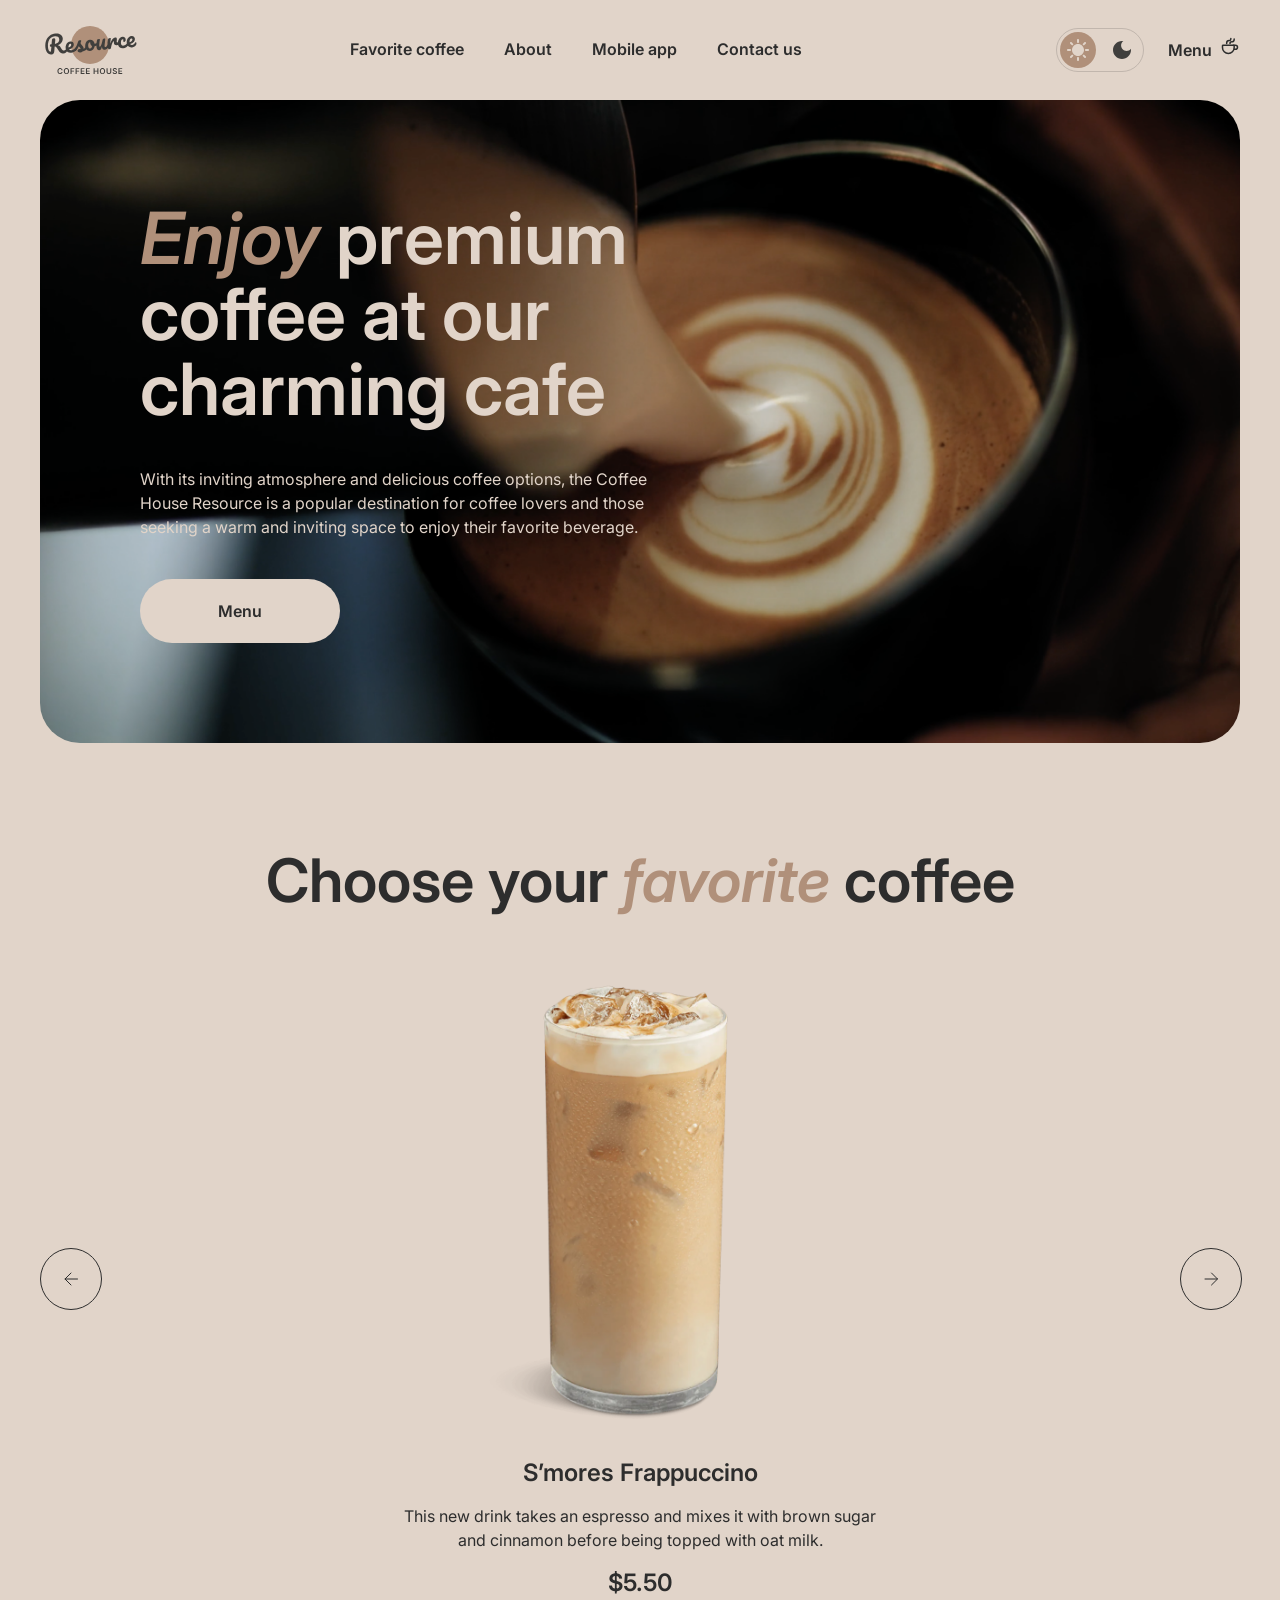
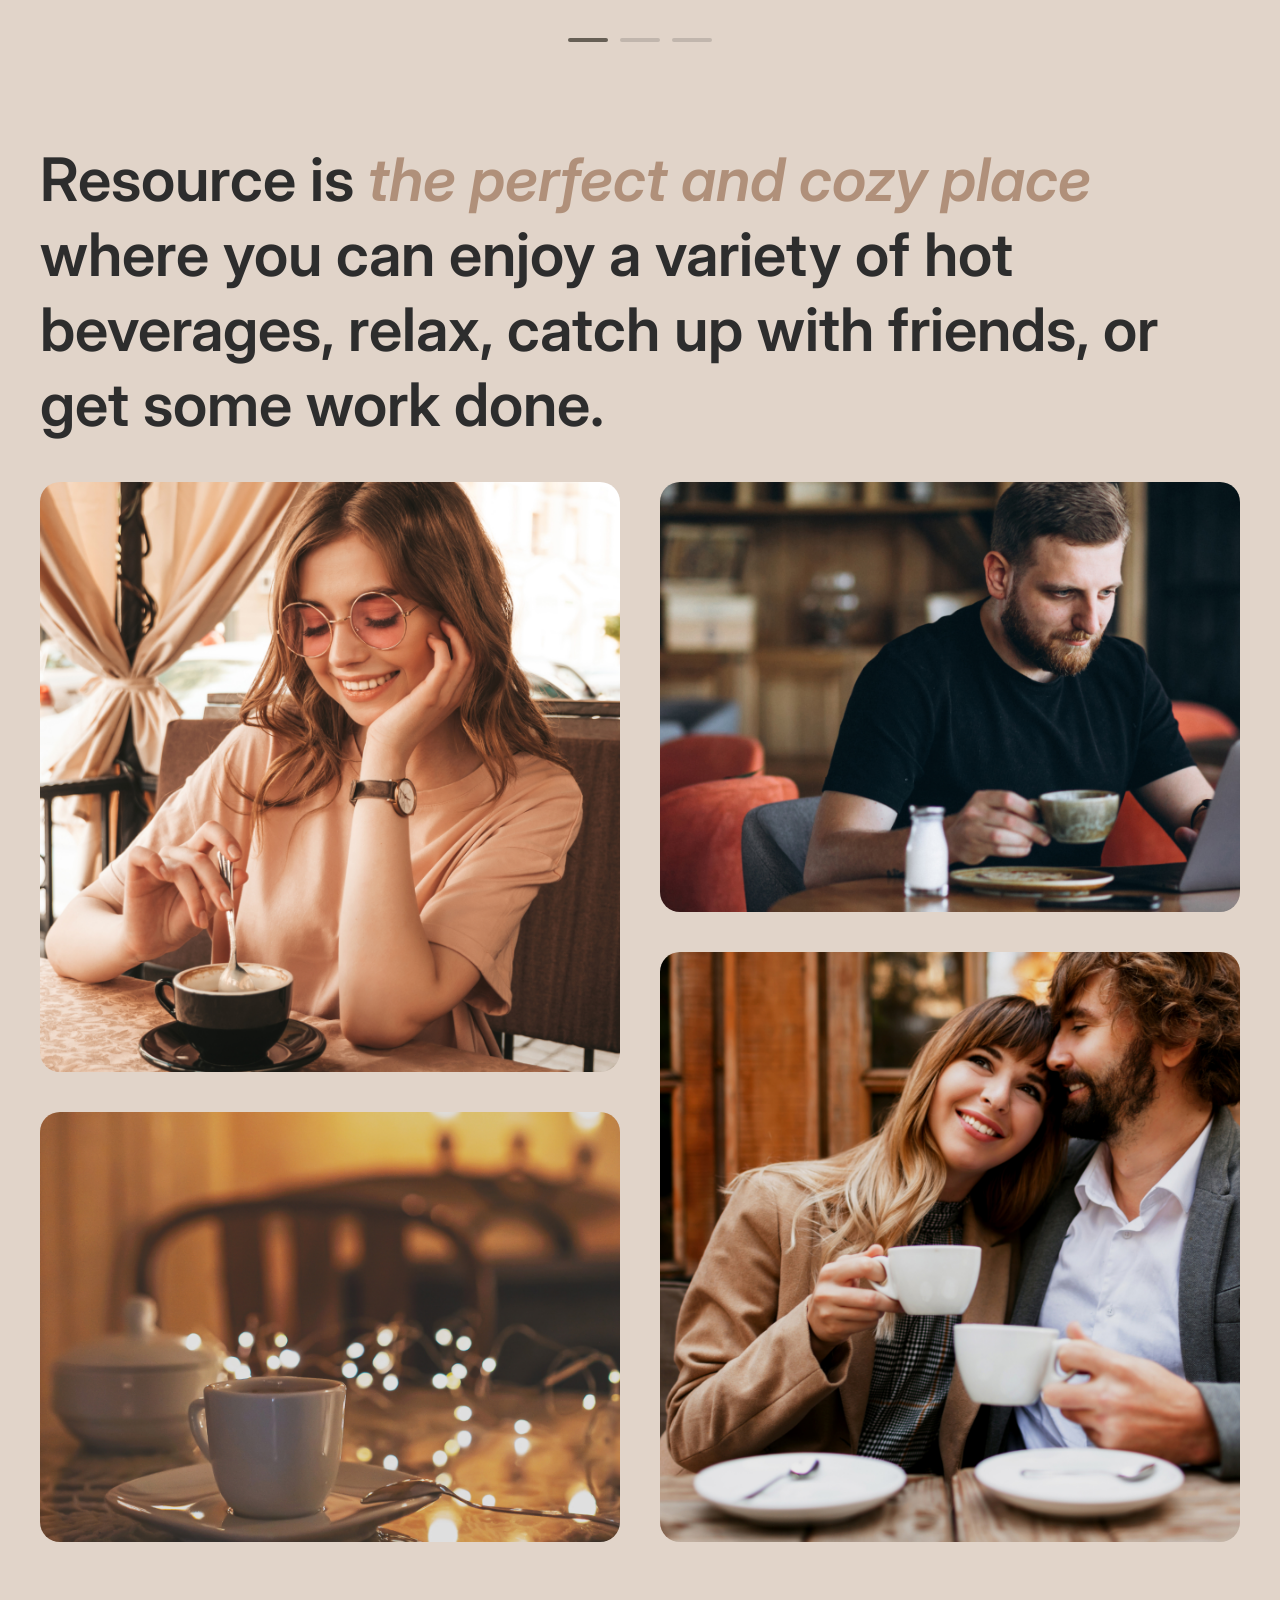
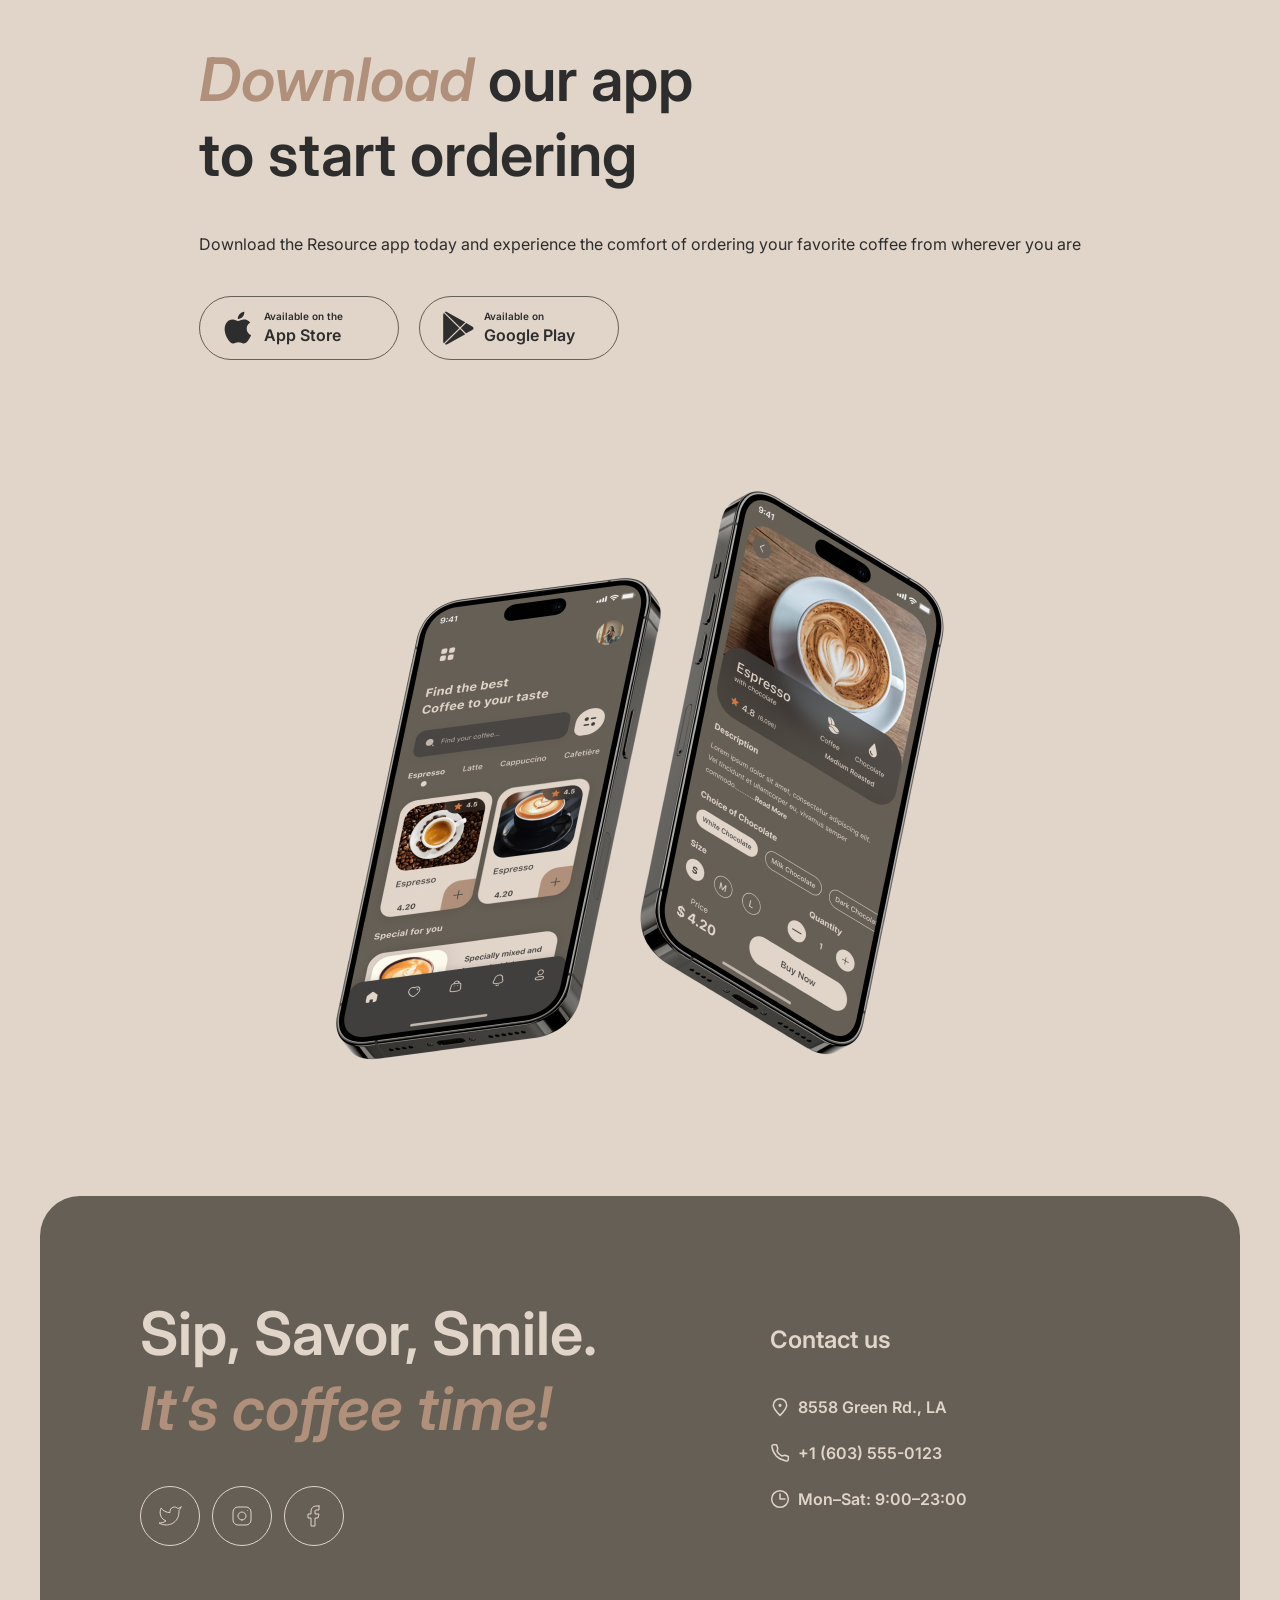
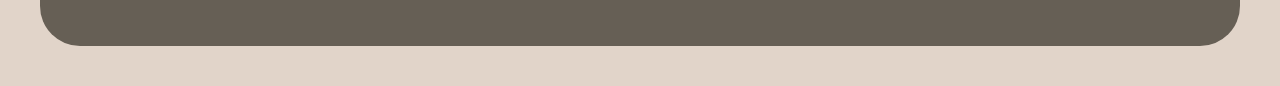
==== commit f55a2129: "Merge pull request #21 from Seloodka/landing-page Landing page" ====
--- a/index.html
+++ b/index.html
@@ -1,5 +1,5 @@
 <!DOCTYPE html>
-<html lang="en" data-theme="light">
+<html lang="en">
 
 <head>
   <meta charset="UTF-8">
@@ -9,16 +9,14 @@
   <link rel="preconnect" href="https://fonts.gstatic.com" crossorigin>
   <link href="https://fonts.googleapis.com/css2?family=Inter:opsz,wght@14..32,100..900&display=swap" rel="stylesheet">
 
-  <script src="./js/set-theme.js"></script>
-
   <link rel="icon" href="./assets/icon/menu/coffee.svg" type="image/x-icon">
 
   <link rel="stylesheet" href="./styles/main.css">
 
-  <title>Coffee House</title>
+  <title>Home</title>
 </head>
 
-<body class="page-wrapper">
+<body class="page-wrapper" data-theme="light">
 
   <div class="page">
     <header class="page-header text_link">
@@ -94,55 +92,12 @@
         </div>
 
         <div class="burger-menu">
-          <button class="burger-menu__button">
-            <svg width="16" height="2" viewBox="0 0 16 2" fill="none" xmlns="http://www.w3.org/2000/svg">
-              <path d="M0.75 0.75H16.75" stroke="#403F3D" stroke-width="1.5" stroke-linecap="round"
-                stroke-linejoin="round" />
-            </svg>
-            <svg width="16" height="2" viewBox="0 0 16 2" fill="none" xmlns="http://www.w3.org/2000/svg">
-              <path d="M0.75 0.75H16.75" stroke="#403F3D" stroke-width="1.5" stroke-linecap="round"
-                stroke-linejoin="round" />
-            </svg>
-
-          </button>
-
-          <nav class="burger-menu__nav text_burger-link">
-            <ul class="burger-menu__list">
-              <li>
-                <a href="#favorite">Favorite coffee</a>
-              </li>
-              <li>
-                <a href="#about">About</a>
-              </li>
-              <li>
-                <a href="#app">Mobile app</a>
-              </li>
-              <li>
-                <a href="#contact">Contact us</a>
-              </li>
-            </ul>
-
-            <div class="burger-menu__menu-link-container">
-              <a href="./pages/menu.html" class="burger-menu__menu-link">
-                <span>Menu</span>
-                <svg width="40" height="40" viewBox="0 0 40 40" fill="none" xmlns="http://www.w3.org/2000/svg">
-                  <path
-                    d="M28.3333 18.9333V25C28.3333 30.5228 23.8561 35 18.3332 35H14.9999C9.47707 35 4.99992 30.5228 4.99992 25V18.9333C4.99992 18.602 5.26855 18.3333 5.59992 18.3333H27.7333C28.0646 18.3333 28.3333 18.602 28.3333 18.9333Z"
-                    stroke="#403F3D" stroke-width="2" stroke-linecap="round" stroke-linejoin="round" />
-                  <path
-                    d="M19.9999 15C19.9999 13.3334 21.1904 11.6667 23.5713 11.6667C24.0919 11.6667 24.7136 11.6667 25.3333 11.6667C26.9901 11.6667 28.3333 10.3236 28.3333 8.66671V5.83337"
-                    stroke="#403F3D" stroke-width="2" stroke-linecap="round" stroke-linejoin="round" />
-                  <path
-                    d="M13.3334 15V12.1667C13.3334 10.5098 14.6766 9.16667 16.3334 9.16667H19.6667C20.7713 9.16667 21.6667 8.27124 21.6667 7.16667V5"
-                    stroke="#403F3D" stroke-width="2" stroke-linecap="round" stroke-linejoin="round" />
-                  <path
-                    d="M26.6667 18.3334H30.8334C33.1346 18.3334 35.0001 20.1989 35.0001 22.5C35.0001 24.8012 33.1346 26.6667 30.8334 26.6667H28.3334"
-                    stroke="#403F3D" stroke-width="2" stroke-linecap="round" stroke-linejoin="round" />
-                </svg>
-              </a>
-              <span class="link__line"></span>
-            </div>
-          </nav>
+          <svg width="18" height="10" viewBox="0 0 18 10" fill="none" xmlns="http://www.w3.org/2000/svg">
+            <path d="M0.75 0.75H16.75" stroke="#403F3D" stroke-width="1.5" stroke-linecap="round"
+              stroke-linejoin="round" />
+            <path d="M0.75 8.75H16.75" stroke="#403F3D" stroke-width="1.5" stroke-linecap="round"
+              stroke-linejoin="round" />
+          </svg>
         </div>
       </div>
     </header>
@@ -185,9 +140,9 @@
         </header>
 
         <div class="section-content">
-          <div class="carousel-wrapper">
-            <div class="carousel-wrapper__button-container">
-              <button class="carousel-wrapper__button carousel-wrapper__button_prev">
+          <div class="slider-wrapper">
+            <div class="slider-wrapper__button-container">
+              <button class="slider-wrapper__button slider-wrapper__button_left">
                 <svg width="24" height="24" viewBox="0 0 24 24" fill="none" xmlns="http://www.w3.org/2000/svg">
                   <path d="M18.5 12H6M12 18L6 12L12 6" stroke="#403F3D" stroke-linecap="round"
                     stroke-linejoin="round" />
@@ -195,11 +150,11 @@
               </button>
             </div>
 
-            <div class="carousel">
-              <ul class="carousel__slide-list">
-                <li class="carousel__slide">
-                  <img src="./assets/img/slide-1-image.png" alt="S’mores Frappuccino image">
-                  <div class="carousel__slide-description">
+            <div class="slider">
+              <ul class="slider__slide-list">
+                <li class="slider__slide">
+                  <img src="./assets/img/slide-1-image.png" alt="slider image">
+                  <div class="slider__slide-description">
                     <h3>S’mores Frappuccino</h3>
                     <p>This new drink takes an espresso and mixes it with brown sugar and cinnamon before being topped
                       with oat milk.</p>
@@ -207,9 +162,9 @@
                   </div>
                 </li>
 
-                <li class="carousel__slide">
-                  <img src="./assets/img/slide-2-image.png" alt="Caramel Macchiato image">
-                  <div class="carousel__slide-description">
+                <li class="slider__slide">
+                  <img src="./assets/img/slide-2-image.png" alt="slider image">
+                  <div class="slider__slide-description">
                     <h3>Caramel Macchiato</h3>
                     <p>Fragrant and unique classic espresso with rich caramel-peanut syrup, with cream under whipped
                       thick foam.</p>
@@ -217,9 +172,9 @@
                   </div>
                 </li>
 
-                <li class="carousel__slide">
-                  <img src="./assets/img/slide-3-image.png" alt="Ice coffee image">
-                  <div class="carousel__slide-description">
+                <li class="slider__slide">
+                  <img src="./assets/img/slide-3-image.png" alt="slider image">
+                  <div class="slider__slide-description">
                     <h3>Ice coffee</h3>
                     <p>A popular summer drink that tones and invigorates. Prepared from coffee, milk and ice.</p>
                     <h3>$4.50</h3>
@@ -228,8 +183,8 @@
               </ul>
             </div>
 
-            <div class="carousel-wrapper__button-container ">
-              <button class="carousel-wrapper__button carousel-wrapper__button_next">
+            <div class="slider-wrapper__button-container ">
+              <button class="slider-wrapper__button slider-wrapper__button_right">
                 <svg width="24" height="24" viewBox="0 0 24 24" fill="none" xmlns="http://www.w3.org/2000/svg">
                   <path d="M6 12H18.5M12.5 18L18.5 12L12.5 6" stroke="#403F3D" stroke-linecap="round"
                     stroke-linejoin="round" />
@@ -240,10 +195,10 @@
         </div>
 
         <footer class="section-footer">
-          <div class="carousel-controls">
-            <button class="carousel-controls__control carousel-controls__control_active"></button>
-            <button class="carousel-controls__control"></button>
-            <button class="carousel-controls__control"></button>
+          <div class="slider-controls">
+            <button class="slider-controls__control slider-controls__control_active"></button>
+            <button class="slider-controls__control"></button>
+            <button class="slider-controls__control"></button>
           </div>
         </footer>
       </section>
@@ -256,20 +211,16 @@
         <div class="section-content">
           <div class="gallery">
             <ul class="gallery__column">
-              <li class="gallery__item gallery__item_large">
-                <img src="./assets/img/about-1.png" alt="gallery image">
+              <li class="gallery__item gallery__item_large"><img src="./assets/img/about-1.png" alt="gallery image">
               </li>
-              <li class="gallery__item gallery__item_small">
-                <img src="./assets/img/about-2.png" alt="gallery image">
+              <li class="gallery__item gallery__item_small"><img src="./assets/img/about-2.png" alt="gallery image">
               </li>
             </ul>
 
             <ul class="gallery__column">
-              <li class="gallery__item gallery__item_small">
-                <img src="./assets/img/about-3.png" alt="gallery image">
+              <li class="gallery__item gallery__item_small"><img src="./assets/img/about-3.png" alt="gallery image">
               </li>
-              <li class="gallery__item gallery__item_large">
-                <img src="./assets/img/about-4.png" alt="gallery image">
+              <li class="gallery__item gallery__item_large"><img src="./assets/img/about-4.png" alt="gallery image">
               </li>
             </ul>
           </div>
@@ -372,23 +323,23 @@
           <ul class="footer-contacts__list text_link">
             <li class="footer-contacts__item">
               <a href="https://maps.app.goo.gl/j6XxkLNZfxrReaVU9" class="footer-contacts__link">
-                <img src="./assets/icon/pin-alt.svg" alt="">
+                <img src="./assets/icon/pin-alt.svg" alt="" aria-hidden="true">
                 <span>8558 Green Rd., LA</span>
               </a>
               <span class="link__line"></span>
             </li>
             <li class="footer-contacts__item">
               <a href="tel:16035550123" class="footer-contacts__link">
-                <img src="./assets/icon/phone.svg" alt="">
+                <img src="./assets/icon/phone.svg" alt="" aria-hidden="true">
                 <span>+1 (603) 555-0123</span>
               </a>
               <span class="link__line"></span>
             </li>
-            <li class="footer-contacts__item_info">
-              <span class="footer-contacts__info">
-                <img src="./assets/icon/clock.svg" alt="">
+            <li class="footer-contacts__item">
+              <a href="https://maps.app.goo.gl/j6XxkLNZfxrReaVU9" class="footer-contacts__link">
+                <img src="./assets/icon/clock.svg" alt="" aria-hidden="true">
                 <span>Mon–Sat: 9:00–23:00</span>
-              </span>
+              </a>
               <span class="link__line"></span>
             </li>
           </ul>
@@ -398,8 +349,6 @@
   </div>
 
   <script type="module" src="./js/themes.js"></script>
-  <script type="module" src="./js/burger-menu.js"></script>
-  <script type="module" src="./js/carousel.js"></script>
 </body>
 
 </html>
--- a/styles/main.css
+++ b/styles/main.css
@@ -6,6 +6,5 @@
 @import url(./section-about.css);
 @import url(./section-app.css);
 @import url(./footer.css);
-@import url(./card-modal.css);
 @import URL(./theme.css);
 @import url(./media-queries.css);
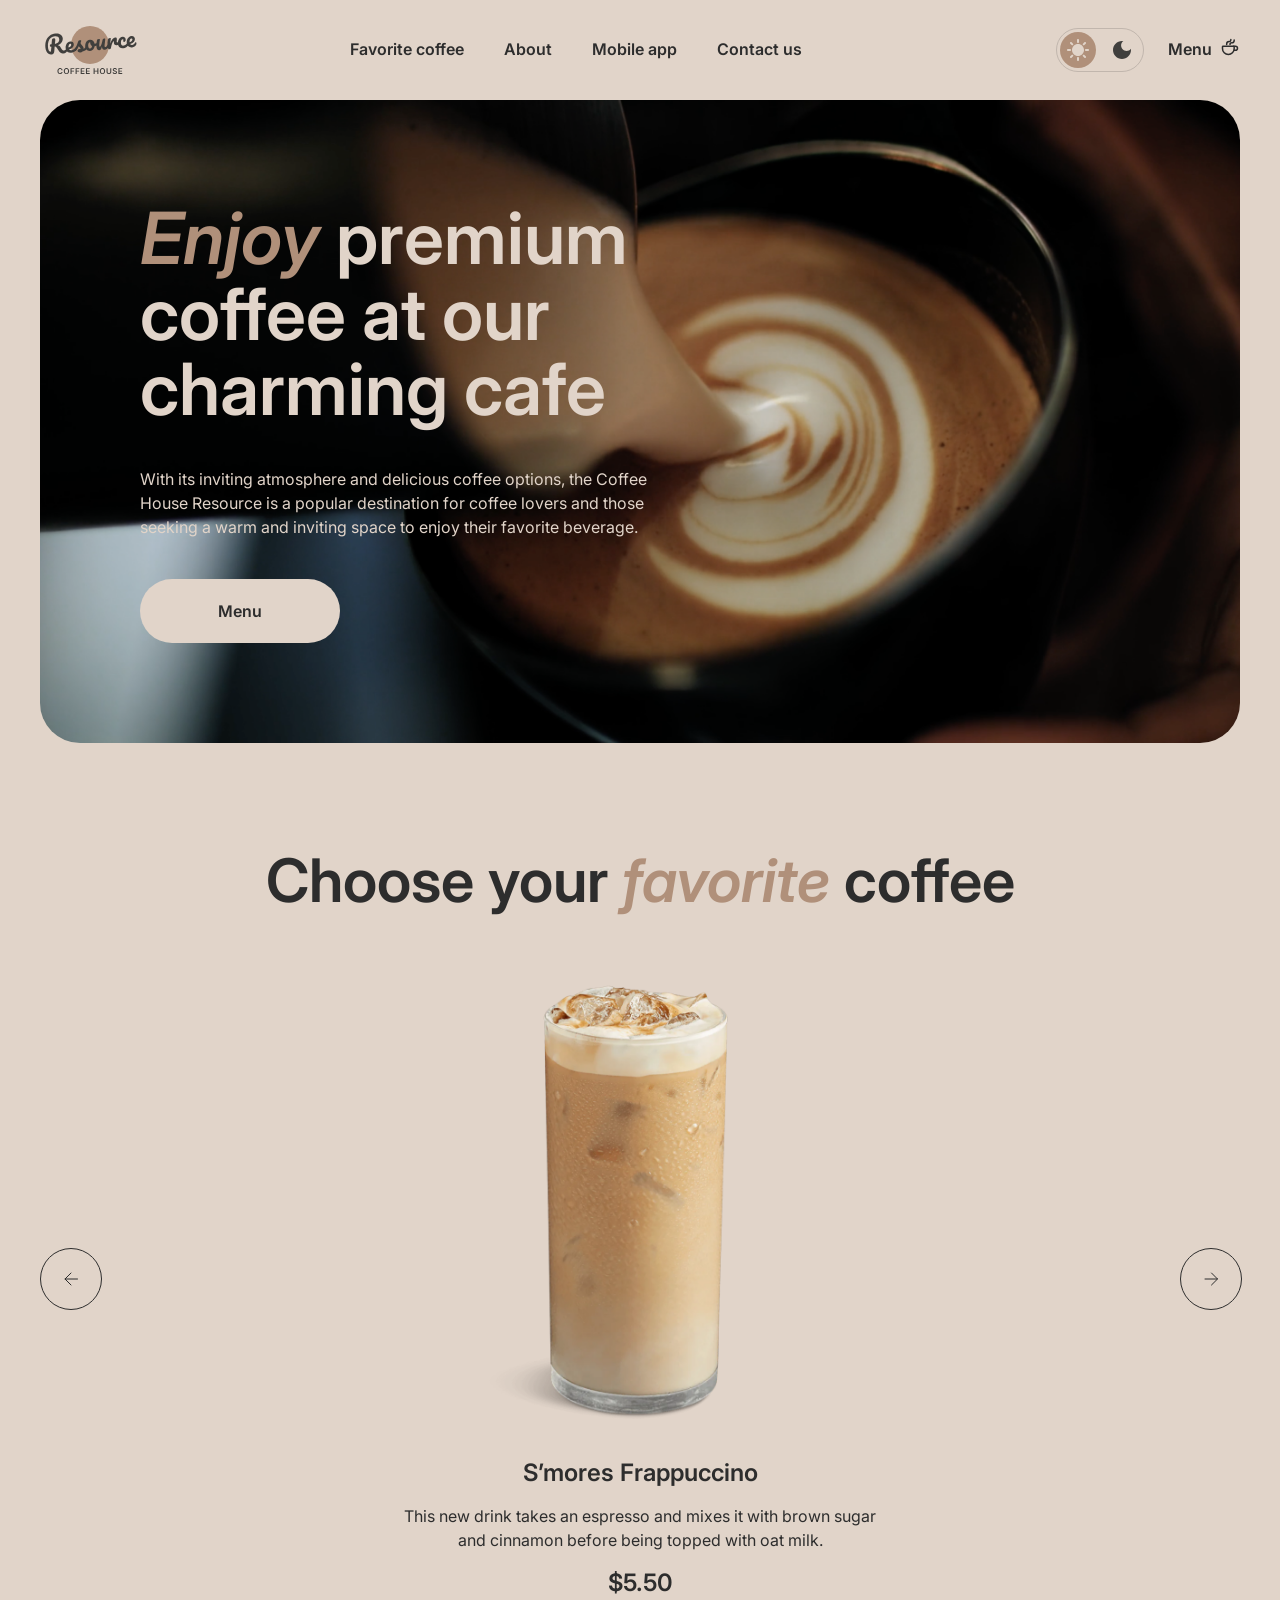
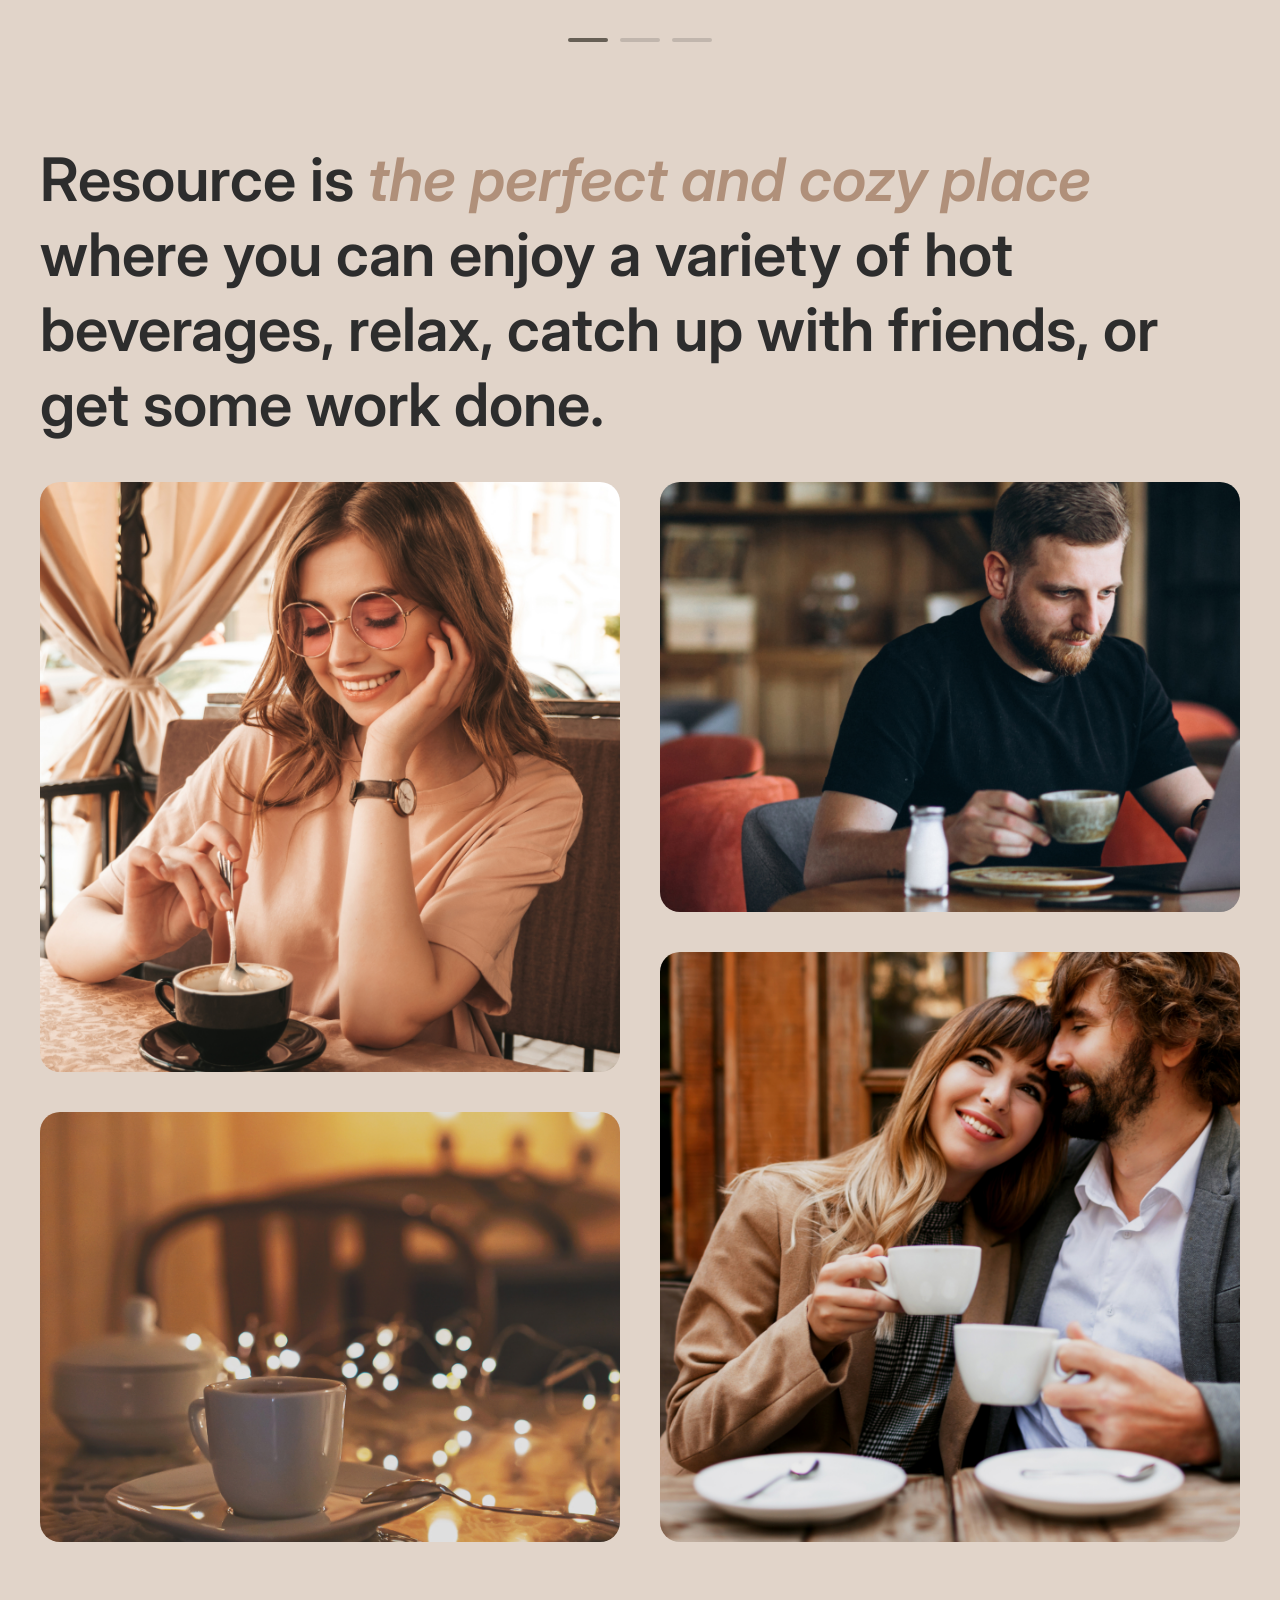
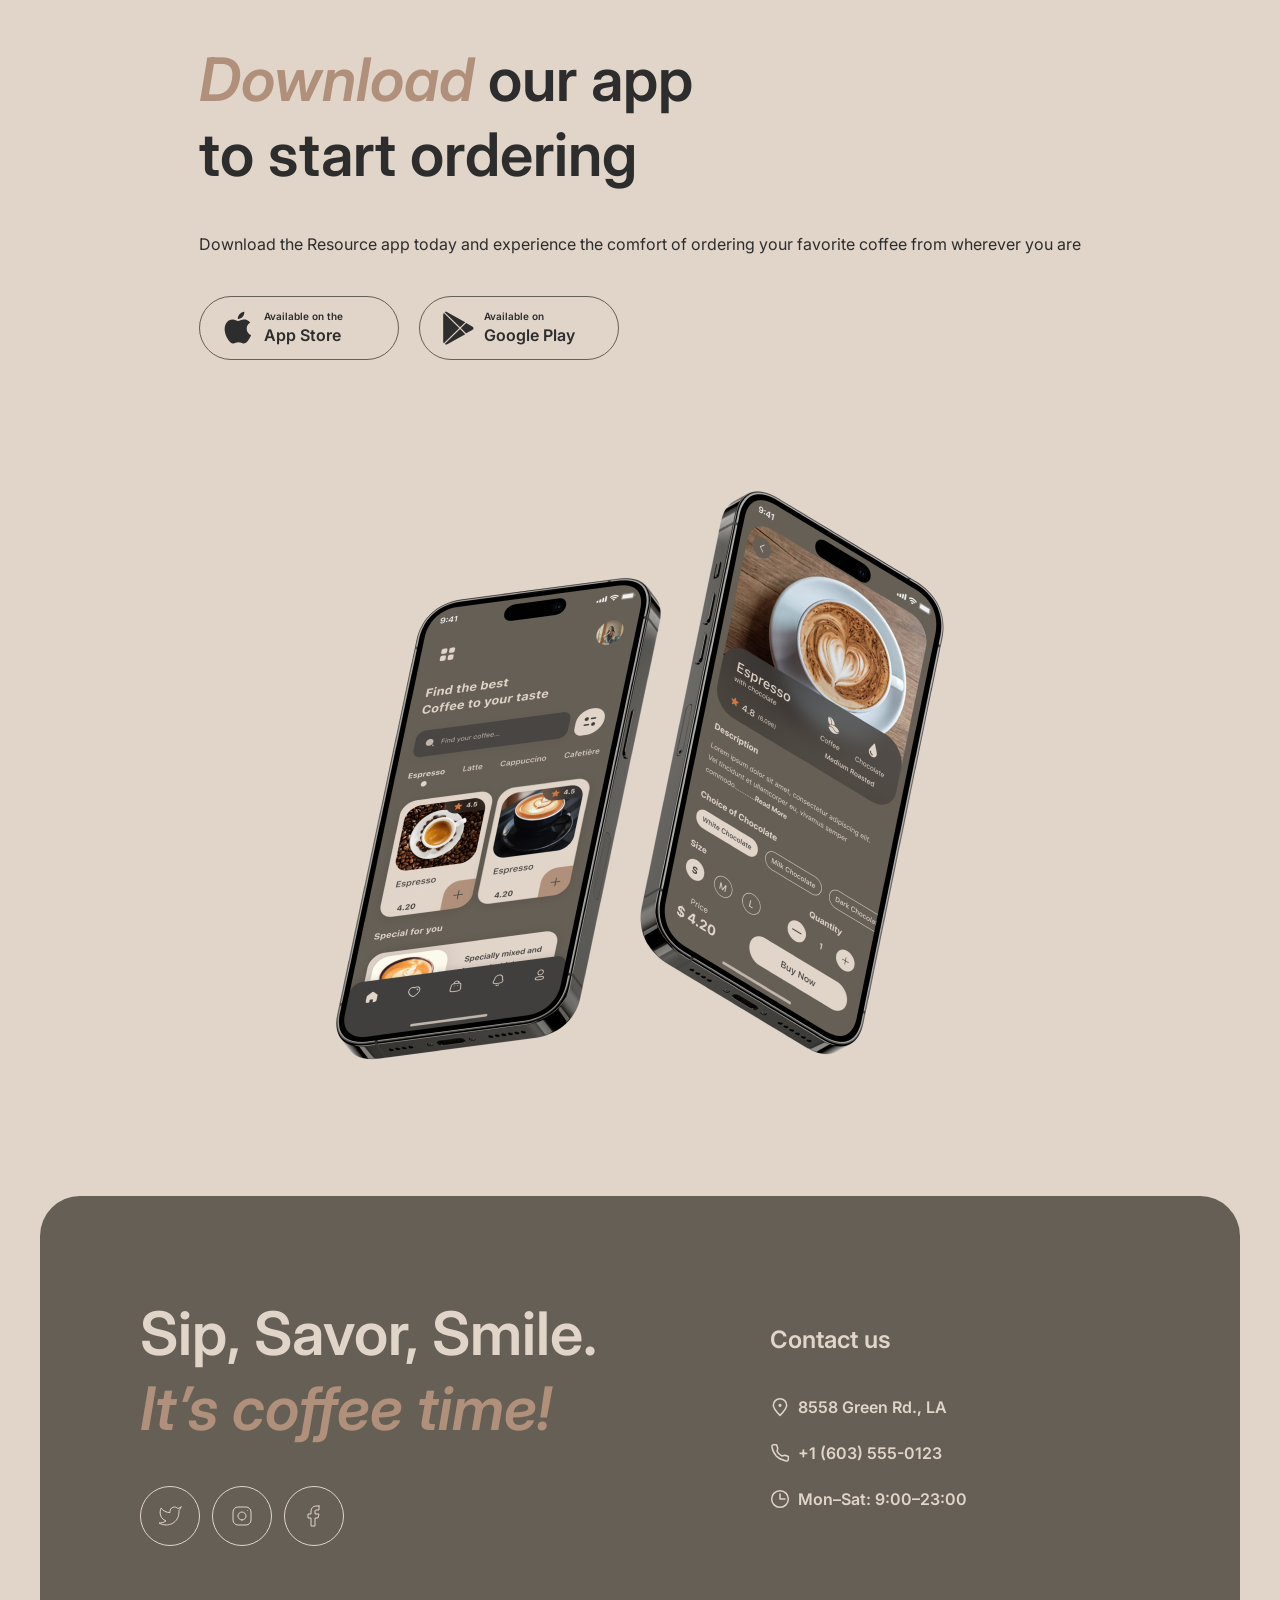
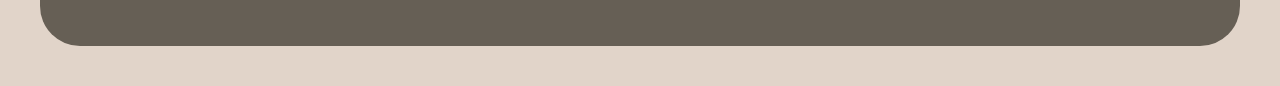
==== commit c7f59536: "Merge pull request #20 from Seloodka/landing-page-part-2 Landing Page: Part 2. Cross-Check" ====
--- a/index.html
+++ b/index.html
@@ -1,5 +1,5 @@
 <!DOCTYPE html>
-<html lang="en">
+<html lang="en" data-theme="light">
 
 <head>
   <meta charset="UTF-8">
@@ -9,14 +9,16 @@
   <link rel="preconnect" href="https://fonts.gstatic.com" crossorigin>
   <link href="https://fonts.googleapis.com/css2?family=Inter:opsz,wght@14..32,100..900&display=swap" rel="stylesheet">
 
+  <script src="./js/set-theme.js"></script>
+
   <link rel="icon" href="./assets/icon/menu/coffee.svg" type="image/x-icon">
 
   <link rel="stylesheet" href="./styles/main.css">
 
-  <title>Home</title>
+  <title>Coffee House</title>
 </head>
 
-<body class="page-wrapper" data-theme="light">
+<body class="page-wrapper">
 
   <div class="page">
     <header class="page-header text_link">
@@ -92,12 +94,55 @@
         </div>
 
         <div class="burger-menu">
-          <svg width="18" height="10" viewBox="0 0 18 10" fill="none" xmlns="http://www.w3.org/2000/svg">
-            <path d="M0.75 0.75H16.75" stroke="#403F3D" stroke-width="1.5" stroke-linecap="round"
-              stroke-linejoin="round" />
-            <path d="M0.75 8.75H16.75" stroke="#403F3D" stroke-width="1.5" stroke-linecap="round"
-              stroke-linejoin="round" />
-          </svg>
+          <button class="burger-menu__button">
+            <svg width="16" height="2" viewBox="0 0 16 2" fill="none" xmlns="http://www.w3.org/2000/svg">
+              <path d="M0.75 0.75H16.75" stroke="#403F3D" stroke-width="1.5" stroke-linecap="round"
+                stroke-linejoin="round" />
+            </svg>
+            <svg width="16" height="2" viewBox="0 0 16 2" fill="none" xmlns="http://www.w3.org/2000/svg">
+              <path d="M0.75 0.75H16.75" stroke="#403F3D" stroke-width="1.5" stroke-linecap="round"
+                stroke-linejoin="round" />
+            </svg>
+
+          </button>
+
+          <nav class="burger-menu__nav text_burger-link">
+            <ul class="burger-menu__list">
+              <li>
+                <a href="#favorite">Favorite coffee</a>
+              </li>
+              <li>
+                <a href="#about">About</a>
+              </li>
+              <li>
+                <a href="#app">Mobile app</a>
+              </li>
+              <li>
+                <a href="#contact">Contact us</a>
+              </li>
+            </ul>
+
+            <div class="burger-menu__menu-link-container">
+              <a href="./pages/menu.html" class="burger-menu__menu-link">
+                <span>Menu</span>
+                <svg width="40" height="40" viewBox="0 0 40 40" fill="none" xmlns="http://www.w3.org/2000/svg">
+                  <path
+                    d="M28.3333 18.9333V25C28.3333 30.5228 23.8561 35 18.3332 35H14.9999C9.47707 35 4.99992 30.5228 4.99992 25V18.9333C4.99992 18.602 5.26855 18.3333 5.59992 18.3333H27.7333C28.0646 18.3333 28.3333 18.602 28.3333 18.9333Z"
+                    stroke="#403F3D" stroke-width="2" stroke-linecap="round" stroke-linejoin="round" />
+                  <path
+                    d="M19.9999 15C19.9999 13.3334 21.1904 11.6667 23.5713 11.6667C24.0919 11.6667 24.7136 11.6667 25.3333 11.6667C26.9901 11.6667 28.3333 10.3236 28.3333 8.66671V5.83337"
+                    stroke="#403F3D" stroke-width="2" stroke-linecap="round" stroke-linejoin="round" />
+                  <path
+                    d="M13.3334 15V12.1667C13.3334 10.5098 14.6766 9.16667 16.3334 9.16667H19.6667C20.7713 9.16667 21.6667 8.27124 21.6667 7.16667V5"
+                    stroke="#403F3D" stroke-width="2" stroke-linecap="round" stroke-linejoin="round" />
+                  <path
+                    d="M26.6667 18.3334H30.8334C33.1346 18.3334 35.0001 20.1989 35.0001 22.5C35.0001 24.8012 33.1346 26.6667 30.8334 26.6667H28.3334"
+                    stroke="#403F3D" stroke-width="2" stroke-linecap="round" stroke-linejoin="round" />
+                </svg>
+              </a>
+              <span class="link__line"></span>
+            </div>
+          </nav>
         </div>
       </div>
     </header>
@@ -140,9 +185,9 @@
         </header>
 
         <div class="section-content">
-          <div class="slider-wrapper">
-            <div class="slider-wrapper__button-container">
-              <button class="slider-wrapper__button slider-wrapper__button_left">
+          <div class="carousel-wrapper">
+            <div class="carousel-wrapper__button-container">
+              <button class="carousel-wrapper__button carousel-wrapper__button_prev">
                 <svg width="24" height="24" viewBox="0 0 24 24" fill="none" xmlns="http://www.w3.org/2000/svg">
                   <path d="M18.5 12H6M12 18L6 12L12 6" stroke="#403F3D" stroke-linecap="round"
                     stroke-linejoin="round" />
@@ -150,11 +195,11 @@
               </button>
             </div>
 
-            <div class="slider">
-              <ul class="slider__slide-list">
-                <li class="slider__slide">
-                  <img src="./assets/img/slide-1-image.png" alt="slider image">
-                  <div class="slider__slide-description">
+            <div class="carousel">
+              <ul class="carousel__slide-list">
+                <li class="carousel__slide">
+                  <img src="./assets/img/slide-1-image.png" alt="S’mores Frappuccino image">
+                  <div class="carousel__slide-description">
                     <h3>S’mores Frappuccino</h3>
                     <p>This new drink takes an espresso and mixes it with brown sugar and cinnamon before being topped
                       with oat milk.</p>
@@ -162,9 +207,9 @@
                   </div>
                 </li>
 
-                <li class="slider__slide">
-                  <img src="./assets/img/slide-2-image.png" alt="slider image">
-                  <div class="slider__slide-description">
+                <li class="carousel__slide">
+                  <img src="./assets/img/slide-2-image.png" alt="Caramel Macchiato image">
+                  <div class="carousel__slide-description">
                     <h3>Caramel Macchiato</h3>
                     <p>Fragrant and unique classic espresso with rich caramel-peanut syrup, with cream under whipped
                       thick foam.</p>
@@ -172,9 +217,9 @@
                   </div>
                 </li>
 
-                <li class="slider__slide">
-                  <img src="./assets/img/slide-3-image.png" alt="slider image">
-                  <div class="slider__slide-description">
+                <li class="carousel__slide">
+                  <img src="./assets/img/slide-3-image.png" alt="Ice coffee image">
+                  <div class="carousel__slide-description">
                     <h3>Ice coffee</h3>
                     <p>A popular summer drink that tones and invigorates. Prepared from coffee, milk and ice.</p>
                     <h3>$4.50</h3>
@@ -183,8 +228,8 @@
               </ul>
             </div>
 
-            <div class="slider-wrapper__button-container ">
-              <button class="slider-wrapper__button slider-wrapper__button_right">
+            <div class="carousel-wrapper__button-container ">
+              <button class="carousel-wrapper__button carousel-wrapper__button_next">
                 <svg width="24" height="24" viewBox="0 0 24 24" fill="none" xmlns="http://www.w3.org/2000/svg">
                   <path d="M6 12H18.5M12.5 18L18.5 12L12.5 6" stroke="#403F3D" stroke-linecap="round"
                     stroke-linejoin="round" />
@@ -195,10 +240,10 @@
         </div>
 
         <footer class="section-footer">
-          <div class="slider-controls">
-            <button class="slider-controls__control slider-controls__control_active"></button>
-            <button class="slider-controls__control"></button>
-            <button class="slider-controls__control"></button>
+          <div class="carousel-controls">
+            <button class="carousel-controls__control carousel-controls__control_active"></button>
+            <button class="carousel-controls__control"></button>
+            <button class="carousel-controls__control"></button>
           </div>
         </footer>
       </section>
@@ -211,16 +256,20 @@
         <div class="section-content">
           <div class="gallery">
             <ul class="gallery__column">
-              <li class="gallery__item gallery__item_large"><img src="./assets/img/about-1.png" alt="gallery image">
-              </li>
-              <li class="gallery__item gallery__item_small"><img src="./assets/img/about-2.png" alt="gallery image">
+              <li class="gallery__item gallery__item_large">
+                <img src="./assets/img/about-1.png" alt="gallery image">
+              </li>
+              <li class="gallery__item gallery__item_small">
+                <img src="./assets/img/about-2.png" alt="gallery image">
               </li>
             </ul>
 
             <ul class="gallery__column">
-              <li class="gallery__item gallery__item_small"><img src="./assets/img/about-3.png" alt="gallery image">
-              </li>
-              <li class="gallery__item gallery__item_large"><img src="./assets/img/about-4.png" alt="gallery image">
+              <li class="gallery__item gallery__item_small">
+                <img src="./assets/img/about-3.png" alt="gallery image">
+              </li>
+              <li class="gallery__item gallery__item_large">
+                <img src="./assets/img/about-4.png" alt="gallery image">
               </li>
             </ul>
           </div>
@@ -323,23 +372,23 @@
           <ul class="footer-contacts__list text_link">
             <li class="footer-contacts__item">
               <a href="https://maps.app.goo.gl/j6XxkLNZfxrReaVU9" class="footer-contacts__link">
-                <img src="./assets/icon/pin-alt.svg" alt="" aria-hidden="true">
+                <img src="./assets/icon/pin-alt.svg" alt="">
                 <span>8558 Green Rd., LA</span>
               </a>
               <span class="link__line"></span>
             </li>
             <li class="footer-contacts__item">
               <a href="tel:16035550123" class="footer-contacts__link">
-                <img src="./assets/icon/phone.svg" alt="" aria-hidden="true">
+                <img src="./assets/icon/phone.svg" alt="">
                 <span>+1 (603) 555-0123</span>
               </a>
               <span class="link__line"></span>
             </li>
-            <li class="footer-contacts__item">
-              <a href="https://maps.app.goo.gl/j6XxkLNZfxrReaVU9" class="footer-contacts__link">
-                <img src="./assets/icon/clock.svg" alt="" aria-hidden="true">
+            <li class="footer-contacts__item_info">
+              <span class="footer-contacts__info">
+                <img src="./assets/icon/clock.svg" alt="">
                 <span>Mon–Sat: 9:00–23:00</span>
-              </a>
+              </span>
               <span class="link__line"></span>
             </li>
           </ul>
@@ -349,6 +398,8 @@
   </div>
 
   <script type="module" src="./js/themes.js"></script>
+  <script type="module" src="./js/burger-menu.js"></script>
+  <script type="module" src="./js/carousel.js"></script>
 </body>
 
 </html>
--- a/styles/main.css
+++ b/styles/main.css
@@ -6,5 +6,6 @@
 @import url(./section-about.css);
 @import url(./section-app.css);
 @import url(./footer.css);
+@import url(./card-modal.css);
 @import URL(./theme.css);
 @import url(./media-queries.css);
